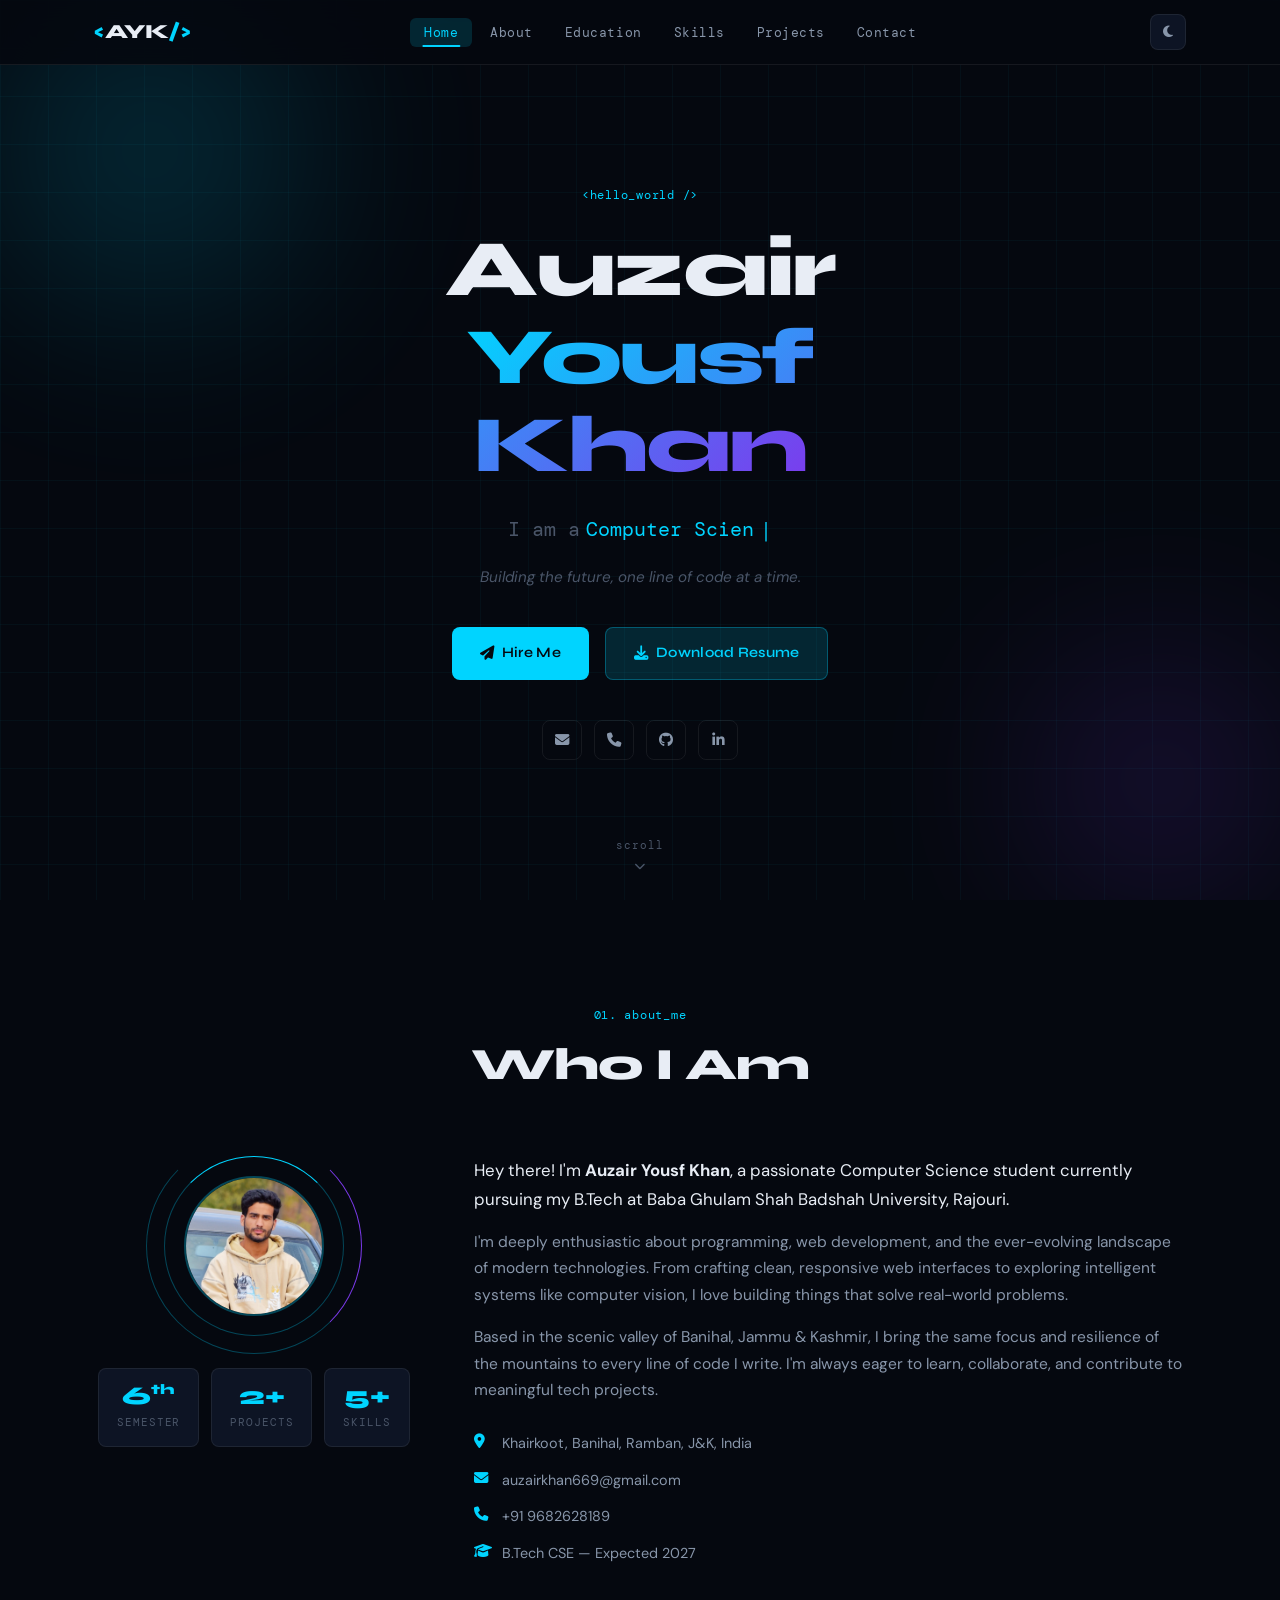
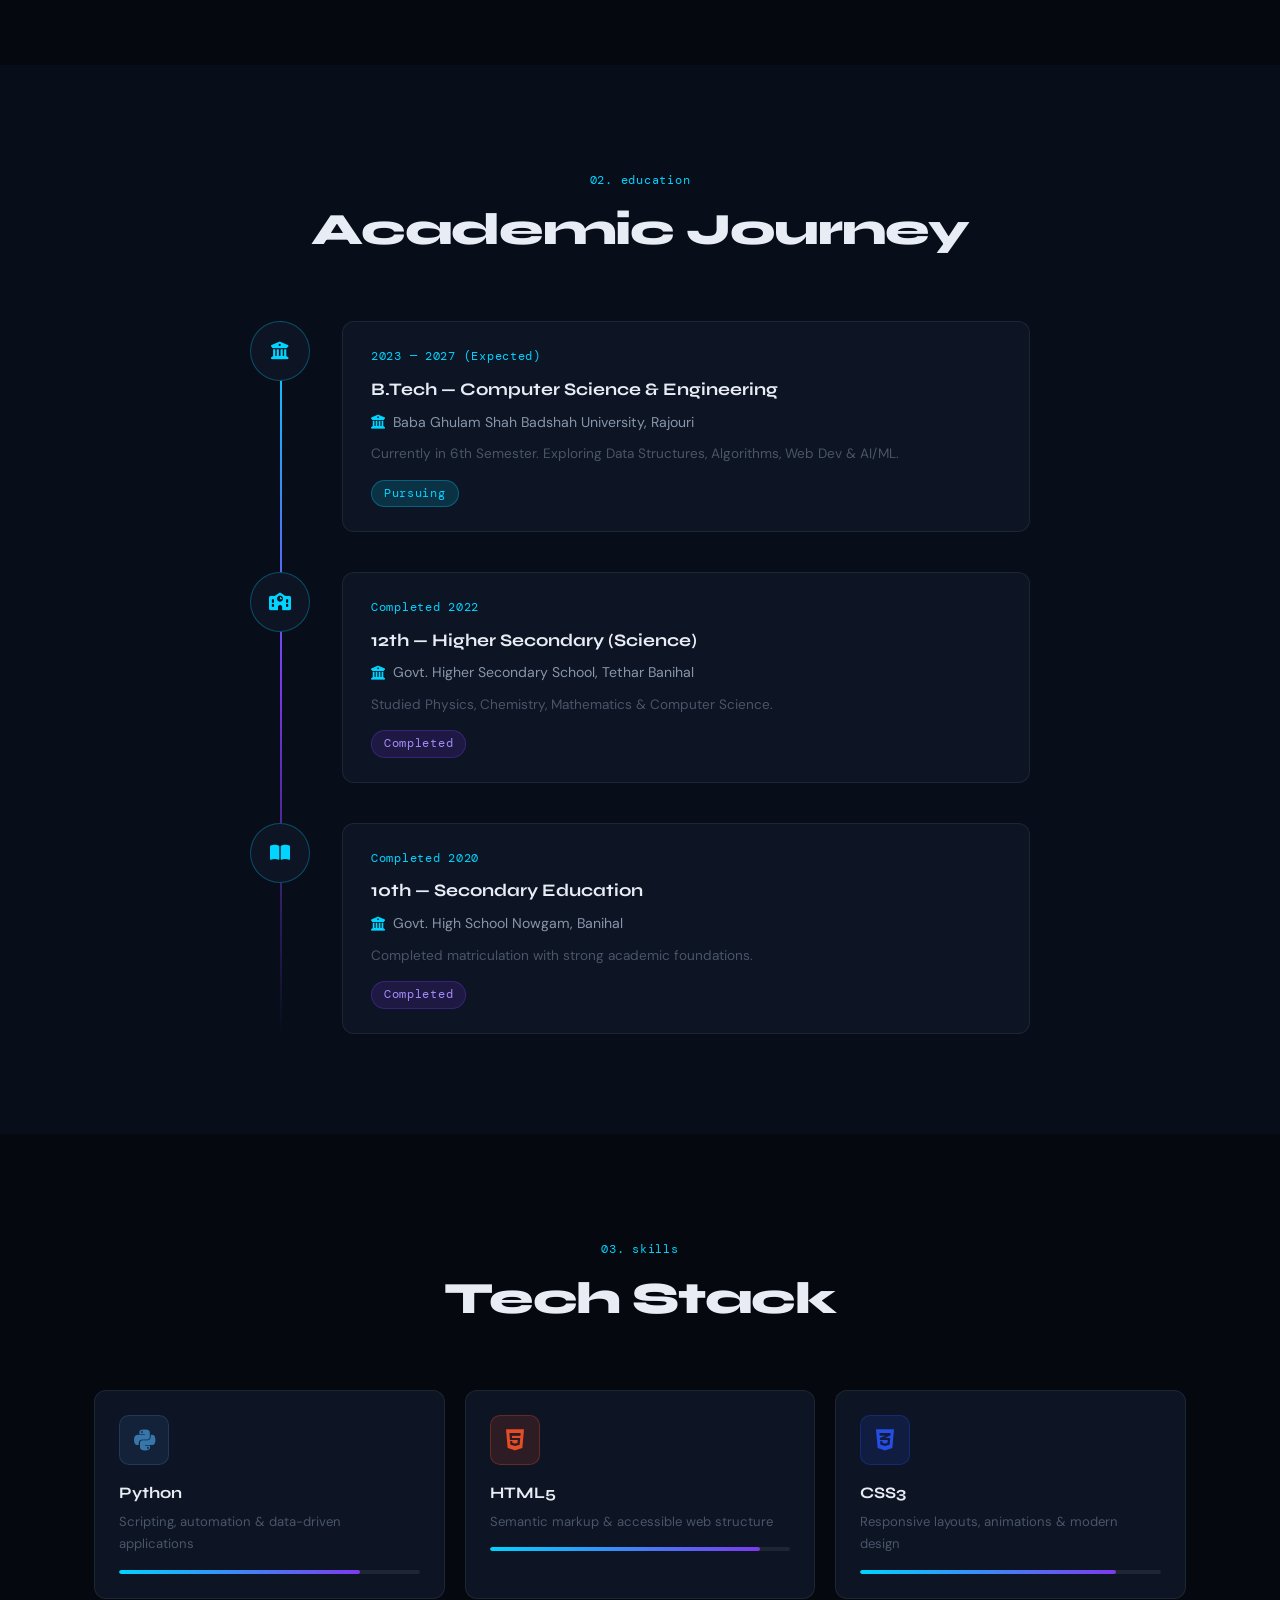
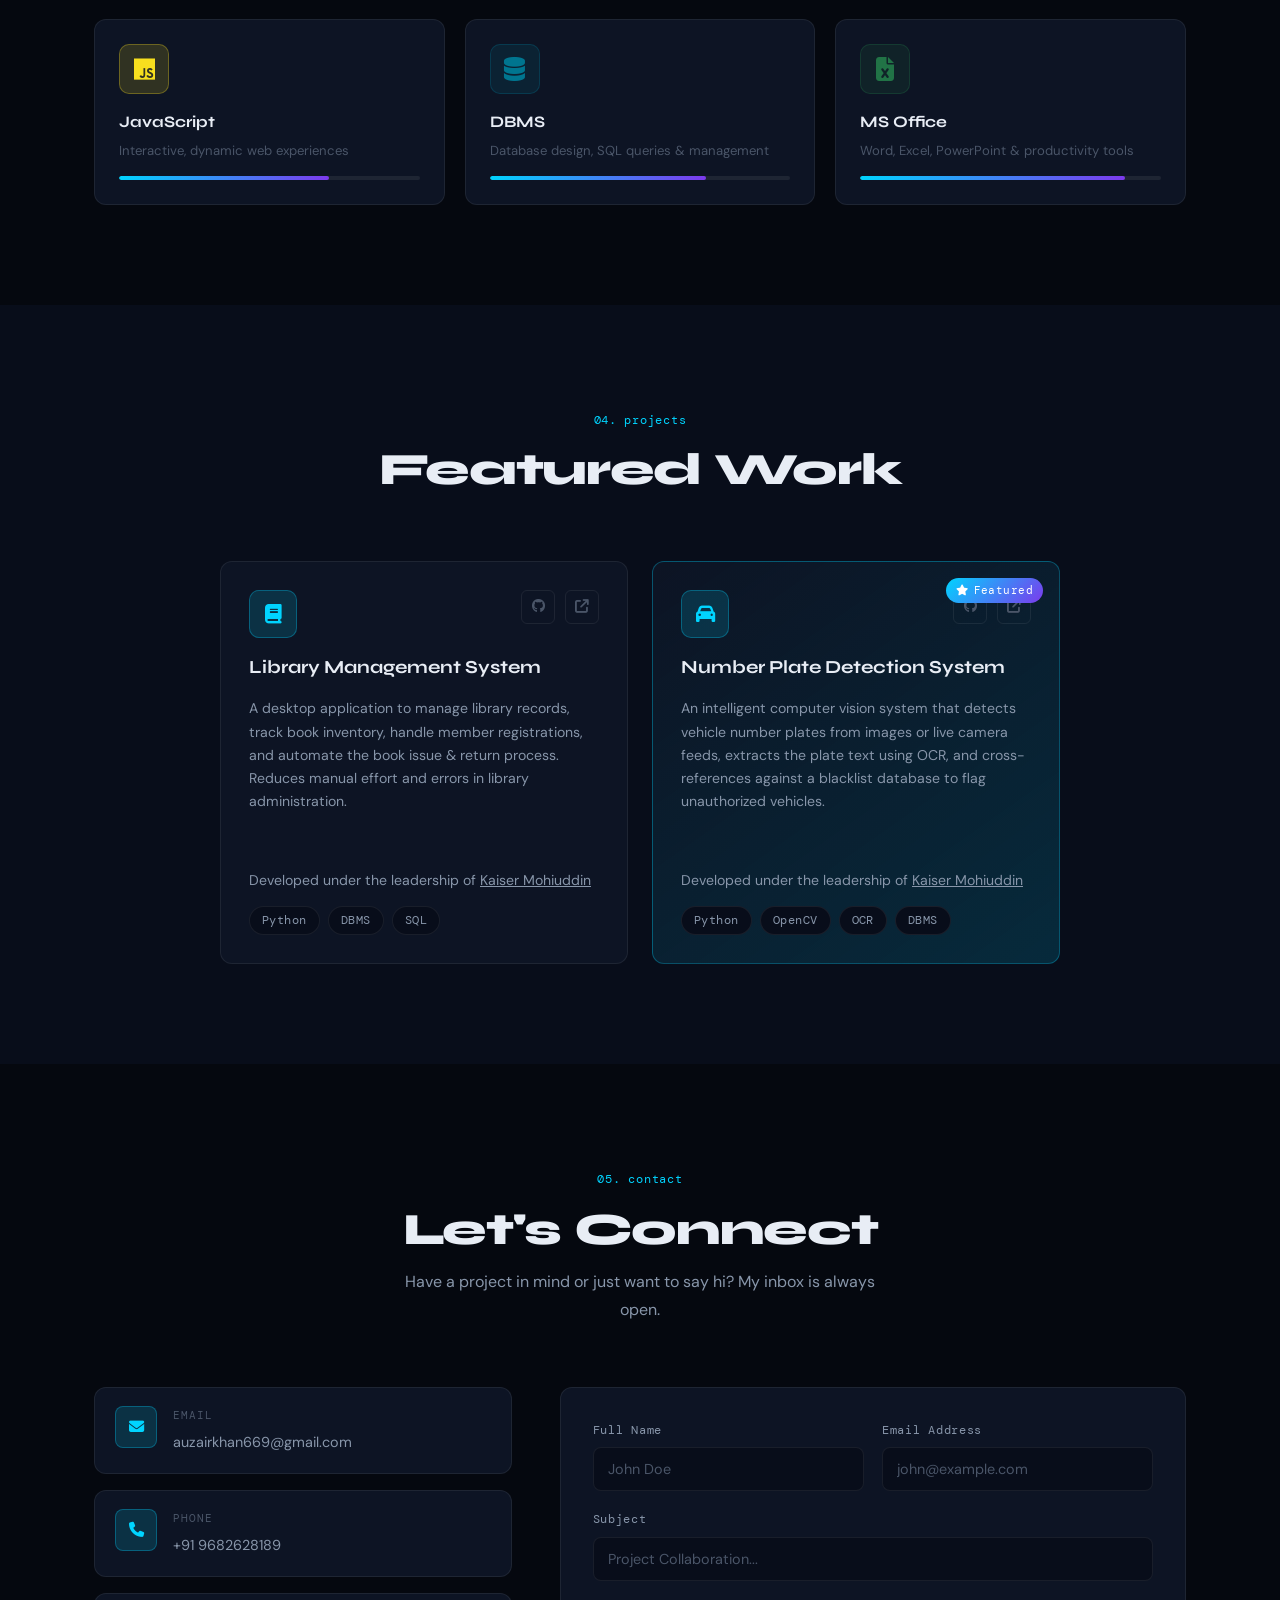
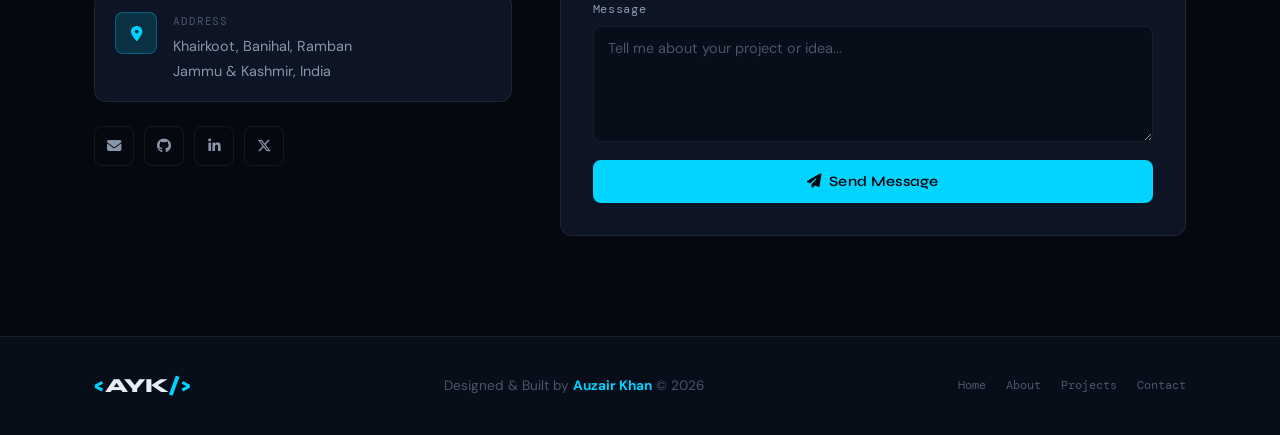
==== index.html @ 4ca9b725 "first commet" ====
<!DOCTYPE html>
<html lang="en" data-theme="dark">
<head>
  <meta charset="UTF-8" />
  <meta name="viewport" content="width=device-width, initial-scale=1.0" />
  <title>Auzair Yousf Khan — CS Portfolio</title>
  <link rel="stylesheet" href="style.css" />
  <link rel="preconnect" href="https://fonts.googleapis.com" />
  <link rel="preconnect" href="https://fonts.gstatic.com" crossorigin />
  <link href="https://fonts.googleapis.com/css2?family=Syne:wght@400;600;700;800&family=DM+Mono:ital,wght@0,300;0,400;1,300&family=DM+Sans:ital,opsz,wght@0,9..40,300;0,9..40,400;0,9..40,500;1,9..40,300&display=swap" rel="stylesheet" />
  <link rel="stylesheet" href="https://cdnjs.cloudflare.com/ajax/libs/font-awesome/6.5.0/css/all.min.css" />
</head>
<body>

  <!-- ===== NAVBAR ===== -->
  <nav class="navbar" id="navbar">
    <div class="nav-container">
      <a href="#home" class="nav-logo">
        <span class="logo-bracket">&lt;</span>AYK<span class="logo-bracket">/&gt;</span>
      </a>
      <ul class="nav-links" id="navLinks">
        <li><a href="#home" class="nav-link active">Home</a></li>
        <li><a href="#about" class="nav-link">About</a></li>
        <li><a href="#education" class="nav-link">Education</a></li>
        <li><a href="#skills" class="nav-link">Skills</a></li>
        <li><a href="#projects" class="nav-link">Projects</a></li>
        <li><a href="#contact" class="nav-link">Contact</a></li>
      </ul>
      <div class="nav-actions">
        <button class="theme-toggle" id="themeToggle" aria-label="Toggle theme">
          <i class="fa-solid fa-moon" id="themeIcon"></i>
        </button>
        <button class="hamburger" id="hamburger" aria-label="Menu">
          <span></span><span></span><span></span>
        </button>
      </div>
    </div>
  </nav>

  <!-- ===== HERO ===== -->
  <section class="hero" id="home">
    <div class="hero-bg-grid"></div>
    <div class="hero-orb hero-orb-1"></div>
    <div class="hero-orb hero-orb-2"></div>
    <div class="hero-content">
      <p class="hero-greeting">
        <span class="mono-tag">&lt;hello_world /&gt;</span>
      </p>
      <h1 class="hero-name">Auzair<br /><span class="name-accent">Yousf Khan</span></h1>
      <div class="hero-typing-wrap">
        <span class="typing-prefix">I am a </span>
        <span class="typing-text" id="typingText"></span>
        <span class="typing-cursor">|</span>
      </div>
      <p class="hero-sub">Building the future, one line of code at a time.</p>
      <div class="hero-btns">
        <a href="#contact" class="btn btn-primary">
          <i class="fa-solid fa-paper-plane"></i> Hire Me
        </a>
        <a href="#" class="btn btn-outline" download>
          <i class="fa-solid fa-download"></i> Download Resume
        </a>
      </div>
      <div class="hero-socials">
        <a href="mailto:auzairkhan669@gmail.com" class="social-icon" aria-label="Email"><i class="fa-solid fa-envelope"></i></a>
        <a href="tel:+919682628189" class="social-icon" aria-label="Phone"><i class="fa-solid fa-phone"></i></a>
        <a href="#" class="social-icon" aria-label="GitHub"><i class="fa-brands fa-github"></i></a>
        <a href="#" class="social-icon" aria-label="LinkedIn"><i class="fa-brands fa-linkedin-in"></i></a>
      </div>
    </div>
    <div class="hero-scroll-hint">
      <span>scroll</span>
      <i class="fa-solid fa-chevron-down"></i>
    </div>
  </section>

  <!-- ===== ABOUT ===== -->
  <section class="section" id="about">
    <div class="container">
      <div class="section-header fade-in">
        <span class="section-tag mono-tag">01. about_me</span>
        <h2 class="section-title">Who I Am</h2>
      </div>
      <div class="about-grid fade-in">
        <div class="about-avatar-wrap">
<div class="about-avatar">
  <img src="auzair.jpeg" alt="Auzair Yousf Khan" style="width:140px; height:140px; border-radius:50%; object-fit:cover; border:2px solid var(--border-accent); position:relative; z-index:1;" />
  <div class="avatar-ring"></div>
  <div class="avatar-ring ring-2"></div>
</div>
          <div class="about-stats">
            <div class="stat-card">
              <span class="stat-num">6<span class="stat-sup">th</span></span>
              <span class="stat-label">Semester</span>
            </div>
            <div class="stat-card">
              <span class="stat-num">2+</span>
              <span class="stat-label">Projects</span>
            </div>
            <div class="stat-card">
              <span class="stat-num">5+</span>
              <span class="stat-label">Skills</span>
            </div>
          </div>
        </div>
        <div class="about-text">
          <p class="about-intro">Hey there! I'm <strong>Auzair Yousf Khan</strong>, a passionate Computer Science student currently pursuing my B.Tech at Baba Ghulam Shah Badshah University, Rajouri.</p>
          <p>I'm deeply enthusiastic about programming, web development, and the ever-evolving landscape of modern technologies. From crafting clean, responsive web interfaces to exploring intelligent systems like computer vision, I love building things that solve real-world problems.</p>
          <p>Based in the scenic valley of Banihal, Jammu & Kashmir, I bring the same focus and resilience of the mountains to every line of code I write. I'm always eager to learn, collaborate, and contribute to meaningful tech projects.</p>
          <div class="about-details">
            <div class="detail-item">
              <i class="fa-solid fa-location-dot"></i>
              <span>Khairkoot, Banihal, Ramban, J&K, India</span>
            </div>
            <div class="detail-item">
              <i class="fa-solid fa-envelope"></i>
              <a href="mailto:auzairkhan669@gmail.com">auzairkhan669@gmail.com</a>
            </div>
            <div class="detail-item">
              <i class="fa-solid fa-phone"></i>
              <a href="tel:+919682628189">+91 9682628189</a>
            </div>
            <div class="detail-item">
              <i class="fa-solid fa-graduation-cap"></i>
              <span>B.Tech CSE — Expected 2027</span>
            </div>
          </div>
        </div>
      </div>
    </div>
  </section>

  <!-- ===== EDUCATION ===== -->
  <section class="section section-alt" id="education">
    <div class="container">
      <div class="section-header fade-in">
        <span class="section-tag mono-tag">02. education</span>
        <h2 class="section-title">Academic Journey</h2>
      </div>
      <div class="timeline fade-in">

        <div class="timeline-item">
          <div class="timeline-dot"><i class="fa-solid fa-university"></i></div>
          <div class="timeline-card">
            <span class="edu-year">2023 — 2027 (Expected)</span>
            <h3 class="edu-degree">B.Tech — Computer Science & Engineering</h3>
            <p class="edu-inst"><i class="fa-solid fa-building-columns"></i> Baba Ghulam Shah Badshah University, Rajouri</p>
            <p class="edu-note">Currently in 6th Semester. Exploring Data Structures, Algorithms, Web Dev & AI/ML.</p>
            <span class="edu-badge">Pursuing</span>
          </div>
        </div>

        <div class="timeline-item">
          <div class="timeline-dot"><i class="fa-solid fa-school"></i></div>
          <div class="timeline-card">
            <span class="edu-year">Completed 2022</span>
            <h3 class="edu-degree">12th — Higher Secondary (Science)</h3>
            <p class="edu-inst"><i class="fa-solid fa-building-columns"></i> Govt. Higher Secondary School, Tethar Banihal</p>
            <p class="edu-note">Studied Physics, Chemistry, Mathematics & Computer Science.</p>
            <span class="edu-badge edu-badge-done">Completed</span>
          </div>
        </div>

        <div class="timeline-item">
          <div class="timeline-dot"><i class="fa-solid fa-book-open"></i></div>
          <div class="timeline-card">
            <span class="edu-year">Completed 2020</span>
            <h3 class="edu-degree">10th — Secondary Education</h3>
            <p class="edu-inst"><i class="fa-solid fa-building-columns"></i> Govt. High School Nowgam, Banihal</p>
            <p class="edu-note">Completed matriculation with strong academic foundations.</p>
            <span class="edu-badge edu-badge-done">Completed</span>
          </div>
        </div>

      </div>
    </div>
  </section>

  <!-- ===== SKILLS ===== -->
  <section class="section" id="skills">
    <div class="container">
      <div class="section-header fade-in">
        <span class="section-tag mono-tag">03. skills</span>
        <h2 class="section-title">Tech Stack</h2>
      </div>
      <div class="skills-grid fade-in">

        <div class="skill-card">
          <div class="skill-icon-wrap" style="--clr: #3776AB">
            <i class="fa-brands fa-python"></i>
          </div>
          <h4 class="skill-name">Python</h4>
          <p class="skill-desc">Scripting, automation & data-driven applications</p>
          <div class="skill-bar"><div class="skill-fill" style="--pct: 80%"></div></div>
        </div>

        <div class="skill-card">
          <div class="skill-icon-wrap" style="--clr: #E44D26">
            <i class="fa-brands fa-html5"></i>
          </div>
          <h4 class="skill-name">HTML5</h4>
          <p class="skill-desc">Semantic markup & accessible web structure</p>
          <div class="skill-bar"><div class="skill-fill" style="--pct: 90%"></div></div>
        </div>

        <div class="skill-card">
          <div class="skill-icon-wrap" style="--clr: #264DE4">
            <i class="fa-brands fa-css3-alt"></i>
          </div>
          <h4 class="skill-name">CSS3</h4>
          <p class="skill-desc">Responsive layouts, animations & modern design</p>
          <div class="skill-bar"><div class="skill-fill" style="--pct: 85%"></div></div>
        </div>

        <div class="skill-card">
          <div class="skill-icon-wrap" style="--clr: #F7DF1E">
            <i class="fa-brands fa-js"></i>
          </div>
          <h4 class="skill-name">JavaScript</h4>
          <p class="skill-desc">Interactive, dynamic web experiences</p>
          <div class="skill-bar"><div class="skill-fill" style="--pct: 70%"></div></div>
        </div>

        <div class="skill-card">
          <div class="skill-icon-wrap" style="--clr: #00758F">
            <i class="fa-solid fa-database"></i>
          </div>
          <h4 class="skill-name">DBMS</h4>
          <p class="skill-desc">Database design, SQL queries & management</p>
          <div class="skill-bar"><div class="skill-fill" style="--pct: 72%"></div></div>
        </div>

        <div class="skill-card">
          <div class="skill-icon-wrap" style="--clr: #217346">
            <i class="fa-solid fa-file-excel"></i>
          </div>
          <h4 class="skill-name">MS Office</h4>
          <p class="skill-desc">Word, Excel, PowerPoint & productivity tools</p>
          <div class="skill-bar"><div class="skill-fill" style="--pct: 88%"></div></div>
        </div>

      </div>
    </div>
  </section>

  <!-- ===== PROJECTS ===== -->
  <section class="section section-alt" id="projects">
    <div class="container">
      <div class="section-header fade-in">
        <span class="section-tag mono-tag">04. projects</span>
        <h2 class="section-title">Featured Work</h2>
      </div>
      <div class="projects-grid fade-in">

        <div class="project-card">
          <div class="project-top">
            <div class="project-icon"><i class="fa-solid fa-book"></i></div>
            <div class="project-links">
              <a href="#" aria-label="GitHub"><i class="fa-brands fa-github"></i></a>
              <a href="#" aria-label="Live"><i class="fa-solid fa-arrow-up-right-from-square"></i></a>
            </div>
          </div>
          <h3 class="project-title">Library Management System</h3>
          <p class="project-desc">A desktop application to manage library records, track book inventory, handle member registrations, and automate the book issue & return process. Reduces manual effort and errors in library administration.</p>
          <br>
          <p class="project-desc">Developed under the leadership of <u><a href="https://kaisermohiuddin.me">Kaiser Mohiuddin</a></u></p>
          <div class="project-tags">
            <span class="tag">Python</span>
            <span class="tag">DBMS</span>
            <span class="tag">SQL</span>
          </div>
        </div>

        <div class="project-card project-featured">
          <div class="project-featured-badge"><i class="fa-solid fa-star"></i> Featured</div>
          <div class="project-top">
            <div class="project-icon"><i class="fa-solid fa-car"></i></div>
            <div class="project-links">
              <a href="#" aria-label="GitHub"><i class="fa-brands fa-github"></i></a>
              <a href="#" aria-label="Live"><i class="fa-solid fa-arrow-up-right-from-square"></i></a>
            </div>
          </div>
          <h3 class="project-title">Number Plate Detection System</h3>
          <p class="project-desc">An intelligent computer vision system that detects vehicle number plates from images or live camera feeds, extracts the plate text using OCR, and cross-references against a blacklist database to flag unauthorized vehicles.</p>
          <br>
          <p class="project-desc">Developed under the leadership of <u><a href="https://kaisermohiuddin.me">Kaiser Mohiuddin</a></u></p>
          <div class="project-tags">
            <span class="tag">Python</span>
            <span class="tag">OpenCV</span>
            <span class="tag">OCR</span>
            <span class="tag">DBMS</span>
          </div>
        </div>

      </div>
    </div>
  </section>

  <!-- ===== CONTACT ===== -->
  <section class="section" id="contact">
    <div class="container">
      <div class="section-header fade-in">
        <span class="section-tag mono-tag">05. contact</span>
        <h2 class="section-title">Let's Connect</h2>
        <p class="section-sub">Have a project in mind or just want to say hi? My inbox is always open.</p>
      </div>
      <div class="contact-grid fade-in">
        <div class="contact-info">
          <div class="contact-card">
            <div class="contact-icon-wrap"><i class="fa-solid fa-envelope"></i></div>
            <div>
              <p class="contact-label">Email</p>
              <a href="mailto:auzairkhan669@gmail.com" class="contact-value">auzairkhan669@gmail.com</a>
            </div>
          </div>
          <div class="contact-card">
            <div class="contact-icon-wrap"><i class="fa-solid fa-phone"></i></div>
            <div>
              <p class="contact-label">Phone</p>
              <a href="tel:+919682628189" class="contact-value">+91 9682628189</a>
            </div>
          </div>
          <div class="contact-card">
            <div class="contact-icon-wrap"><i class="fa-solid fa-location-dot"></i></div>
            <div>
              <p class="contact-label">Address</p>
              <p class="contact-value">Khairkoot, Banihal, Ramban<br />Jammu & Kashmir, India</p>
            </div>
          </div>
          <div class="contact-socials">
            <a href="mailto:auzairkhan669@gmail.com" class="social-icon" aria-label="Email"><i class="fa-solid fa-envelope"></i></a>
            <a href="#" class="social-icon" aria-label="GitHub"><i class="fa-brands fa-github"></i></a>
            <a href="#" class="social-icon" aria-label="LinkedIn"><i class="fa-brands fa-linkedin-in"></i></a>
            <a href="#" class="social-icon" aria-label="Twitter"><i class="fa-brands fa-x-twitter"></i></a>
          </div>
        </div>

        <form class="contact-form" id="contactForm" novalidate>
          <div class="form-row">
            <div class="form-group">
              <label for="name">Full Name</label>
              <input type="text" id="name" placeholder="John Doe" required />
            </div>
            <div class="form-group">
              <label for="email">Email Address</label>
              <input type="email" id="email" placeholder="john@example.com" required />
            </div>
          </div>
          <div class="form-group">
            <label for="subject">Subject</label>
            <input type="text" id="subject" placeholder="Project Collaboration..." required />
          </div>
          <div class="form-group">
            <label for="message">Message</label>
            <textarea id="message" rows="5" placeholder="Tell me about your project or idea..." required></textarea>
          </div>
          <button type="submit" class="btn btn-primary btn-full">
            <i class="fa-solid fa-paper-plane"></i> Send Message
          </button>
          <p class="form-success" id="formSuccess">
            <i class="fa-solid fa-circle-check"></i> Message sent! I'll get back to you soon.
          </p>
        </form>
      </div>
    </div>
  </section>

  <!-- ===== FOOTER ===== -->
  <footer class="footer">
    <div class="container">
      <div class="footer-inner">
        <a href="#home" class="nav-logo">
          <span class="logo-bracket">&lt;</span>AYK<span class="logo-bracket">/&gt;</span>
        </a>
        <p class="footer-copy">Designed &amp; Built by <strong>Auzair Khan</strong> &copy; <span id="year"></span></p>
        <div class="footer-links">
          <a href="#home">Home</a>
          <a href="#about">About</a>
          <a href="#projects">Projects</a>
          <a href="#contact">Contact</a>
        </div>
      </div>
    </div>
  </footer>

  <!-- Back to Top -->
  <button class="back-to-top" id="backToTop" aria-label="Back to top">
    <i class="fa-solid fa-chevron-up"></i>
  </button>

  <script src="script.js"></script>
</body>
</html>
---- style.css ----
/* ============================================================
   AUZAIR YOUSF KHAN — PORTFOLIO
   Theme: Dark Cyberpunk-Editorial
   Fonts: Syne (display) + DM Mono + DM Sans
============================================================ */

/* ===== CSS VARIABLES ===== */
:root {
  /* Dark Theme */
  --bg-primary: #05080f;
  --bg-secondary: #080d1a;
  --bg-card: #0d1424;
  --bg-card-hover: #111b30;
  --surface: #0f1929;

  --accent: #00d4ff;
  --accent-dim: rgba(0, 212, 255, 0.15);
  --accent-glow: rgba(0, 212, 255, 0.3);
  --accent-2: #7c3aed;
  --accent-2-dim: rgba(124, 58, 237, 0.15);

  --text-primary: #e8edf5;
  --text-secondary: #8896aa;
  --text-muted: #4a5568;

  --border: rgba(255, 255, 255, 0.07);
  --border-accent: rgba(0, 212, 255, 0.3);

  --nav-bg: rgba(5, 8, 15, 0.85);
  --shadow: 0 8px 32px rgba(0, 0, 0, 0.4);
  --shadow-accent: 0 0 30px rgba(0, 212, 255, 0.15);

  --radius: 12px;
  --radius-sm: 8px;
  --transition: 0.3s cubic-bezier(0.4, 0, 0.2, 1);
}

[data-theme="light"] {
  --bg-primary: #f0f4fa;
  --bg-secondary: #e4ebf5;
  --bg-card: #ffffff;
  --bg-card-hover: #f8faff;
  --surface: #ffffff;

  --accent: #0077cc;
  --accent-dim: rgba(0, 119, 204, 0.1);
  --accent-glow: rgba(0, 119, 204, 0.2);
  --accent-2: #6d28d9;
  --accent-2-dim: rgba(109, 40, 217, 0.1);

  --text-primary: #0d1424;
  --text-secondary: #4a5568;
  --text-muted: #94a3b8;

  --border: rgba(0, 0, 0, 0.08);
  --border-accent: rgba(0, 119, 204, 0.3);

  --nav-bg: rgba(240, 244, 250, 0.88);
  --shadow: 0 8px 32px rgba(0, 0, 0, 0.1);
  --shadow-accent: 0 0 30px rgba(0, 119, 204, 0.1);
}

/* ===== RESET & BASE ===== */
*, *::before, *::after { box-sizing: border-box; margin: 0; padding: 0; }

html {
  scroll-behavior: smooth;
  font-size: 16px;
}

body {
  font-family: 'DM Sans', sans-serif;
  background-color: var(--bg-primary);
  color: var(--text-primary);
  line-height: 1.7;
  overflow-x: hidden;
  transition: background-color 0.4s ease, color 0.4s ease;
}

a { text-decoration: none; color: inherit; }
ul { list-style: none; }
img { max-width: 100%; display: block; }
button { cursor: pointer; border: none; background: none; font-family: inherit; }

.container {
  max-width: 1140px;
  margin: 0 auto;
  padding: 0 24px;
}

/* ===== MONO TAG ===== */
.mono-tag {
  font-family: 'DM Mono', monospace;
  font-size: 0.78rem;
  color: var(--accent);
  letter-spacing: 0.06em;
}

/* ===== SCROLLBAR ===== */
::-webkit-scrollbar { width: 5px; }
::-webkit-scrollbar-track { background: var(--bg-primary); }
::-webkit-scrollbar-thumb { background: var(--accent); border-radius: 999px; }

/* ===== SELECTION ===== */
::selection { background: var(--accent-dim); color: var(--accent); }

/* ============================================================
   NAVBAR
============================================================ */
.navbar {
  position: fixed;
  top: 0; left: 0; right: 0;
  z-index: 1000;
  background: var(--nav-bg);
  backdrop-filter: blur(16px);
  -webkit-backdrop-filter: blur(16px);
  border-bottom: 1px solid var(--border);
  transition: var(--transition);
}

.navbar.scrolled {
  box-shadow: var(--shadow);
}

.nav-container {
  max-width: 1140px;
  margin: 0 auto;
  padding: 0 24px;
  height: 64px;
  display: flex;
  align-items: center;
  justify-content: space-between;
}

.nav-logo {
  font-family: 'Syne', sans-serif;
  font-weight: 800;
  font-size: 1.25rem;
  letter-spacing: -0.02em;
  color: var(--text-primary);
  transition: color var(--transition);
}
.nav-logo:hover { color: var(--accent); }
.logo-bracket { color: var(--accent); }

.nav-links {
  display: flex;
  gap: 4px;
}

.nav-link {
  font-family: 'DM Mono', monospace;
  font-size: 0.8rem;
  letter-spacing: 0.04em;
  padding: 6px 14px;
  border-radius: 6px;
  color: var(--text-secondary);
  transition: var(--transition);
  position: relative;
}
.nav-link::after {
  content: '';
  position: absolute;
  bottom: 0; left: 50%;
  transform: translateX(-50%);
  width: 0; height: 2px;
  background: var(--accent);
  border-radius: 2px;
  transition: width var(--transition);
}
.nav-link:hover, .nav-link.active {
  color: var(--accent);
  background: var(--accent-dim);
}
.nav-link:hover::after, .nav-link.active::after { width: 60%; }

.nav-actions {
  display: flex;
  align-items: center;
  gap: 12px;
}

.theme-toggle {
  width: 36px; height: 36px;
  border-radius: 8px;
  border: 1px solid var(--border);
  display: flex;
  align-items: center;
  justify-content: center;
  color: var(--text-secondary);
  transition: var(--transition);
  background: var(--bg-card);
}
.theme-toggle:hover {
  color: var(--accent);
  border-color: var(--border-accent);
  background: var(--accent-dim);
}

.hamburger {
  display: none;
  flex-direction: column;
  gap: 5px;
  padding: 6px;
}
.hamburger span {
  display: block;
  width: 22px; height: 2px;
  background: var(--text-secondary);
  border-radius: 2px;
  transition: var(--transition);
}
.hamburger.open span:nth-child(1) { transform: translateY(7px) rotate(45deg); }
.hamburger.open span:nth-child(2) { opacity: 0; }
.hamburger.open span:nth-child(3) { transform: translateY(-7px) rotate(-45deg); }

/* ============================================================
   HERO
============================================================ */
.hero {
  min-height: 100vh;
  display: flex;
  align-items: center;
  justify-content: center;
  position: relative;
  overflow: hidden;
  padding: 100px 24px 60px;
  text-align: center;
}

.hero-bg-grid {
  position: absolute;
  inset: 0;
  background-image:
    linear-gradient(rgba(0, 212, 255, 0.04) 1px, transparent 1px),
    linear-gradient(90deg, rgba(0, 212, 255, 0.04) 1px, transparent 1px);
  background-size: 48px 48px;
  animation: gridDrift 20s linear infinite;
}
@keyframes gridDrift {
  0% { transform: translateY(0); }
  100% { transform: translateY(48px); }
}

.hero-orb {
  position: absolute;
  border-radius: 50%;
  filter: blur(80px);
  opacity: 0.2;
  pointer-events: none;
}
.hero-orb-1 {
  width: 500px; height: 500px;
  background: radial-gradient(circle, var(--accent), transparent 70%);
  top: -100px; left: -100px;
  animation: orbFloat 8s ease-in-out infinite;
}
.hero-orb-2 {
  width: 400px; height: 400px;
  background: radial-gradient(circle, var(--accent-2), transparent 70%);
  bottom: -80px; right: -80px;
  animation: orbFloat 10s ease-in-out infinite reverse;
}
@keyframes orbFloat {
  0%, 100% { transform: translate(0, 0); }
  50% { transform: translate(30px, -30px); }
}

.hero-content {
  position: relative;
  z-index: 1;
  max-width: 700px;
}

.hero-greeting {
  margin-bottom: 18px;
  animation: fadeDown 0.6s ease both;
}

.hero-name {
  font-family: 'Syne', sans-serif;
  font-size: clamp(2.8rem, 7vw, 5rem);
  font-weight: 800;
  line-height: 1.1;
  letter-spacing: -0.03em;
  margin-bottom: 20px;
  animation: fadeDown 0.7s ease 0.1s both;
}
.name-accent {
  background: linear-gradient(135deg, var(--accent), var(--accent-2));
  -webkit-background-clip: text;
  -webkit-text-fill-color: transparent;
  background-clip: text;
}

.hero-typing-wrap {
  font-family: 'DM Mono', monospace;
  font-size: clamp(1rem, 2.5vw, 1.25rem);
  color: var(--text-secondary);
  margin-bottom: 16px;
  animation: fadeDown 0.7s ease 0.2s both;
  min-height: 2em;
  display: flex;
  align-items: center;
  justify-content: center;
  gap: 6px;
  flex-wrap: wrap;
}
.typing-prefix { color: var(--text-muted); }
.typing-text { color: var(--accent); }
.typing-cursor {
  color: var(--accent);
  animation: blink 0.9s step-end infinite;
  font-weight: 300;
}
@keyframes blink { 0%, 100% { opacity: 1; } 50% { opacity: 0; } }

.hero-sub {
  color: var(--text-muted);
  font-size: 0.95rem;
  margin-bottom: 36px;
  font-style: italic;
  animation: fadeDown 0.7s ease 0.3s both;
}

.hero-btns {
  display: flex;
  gap: 16px;
  justify-content: center;
  flex-wrap: wrap;
  margin-bottom: 40px;
  animation: fadeDown 0.7s ease 0.4s both;
}

.hero-socials {
  display: flex;
  gap: 12px;
  justify-content: center;
  animation: fadeDown 0.7s ease 0.5s both;
}

.social-icon {
  width: 40px; height: 40px;
  border-radius: 8px;
  border: 1px solid var(--border);
  display: flex;
  align-items: center;
  justify-content: center;
  color: var(--text-secondary);
  transition: var(--transition);
  font-size: 0.9rem;
}
.social-icon:hover {
  color: var(--accent);
  border-color: var(--border-accent);
  background: var(--accent-dim);
  transform: translateY(-3px);
  box-shadow: 0 4px 16px var(--accent-glow);
}

.hero-scroll-hint {
  position: absolute;
  bottom: 28px; left: 50%;
  transform: translateX(-50%);
  display: flex;
  flex-direction: column;
  align-items: center;
  gap: 6px;
  color: var(--text-muted);
  font-family: 'DM Mono', monospace;
  font-size: 0.7rem;
  letter-spacing: 0.1em;
  animation: bounce 2s ease-in-out infinite;
}
@keyframes bounce {
  0%, 100% { transform: translateX(-50%) translateY(0); }
  50% { transform: translateX(-50%) translateY(6px); }
}

/* ===== BUTTONS ===== */
.btn {
  display: inline-flex;
  align-items: center;
  gap: 8px;
  padding: 13px 28px;
  border-radius: var(--radius-sm);
  font-family: 'Syne', sans-serif;
  font-weight: 600;
  font-size: 0.9rem;
  letter-spacing: 0.02em;
  transition: var(--transition);
  white-space: nowrap;
}
.btn-primary {
  background: var(--accent);
  color: #05080f;
}
.btn-primary:hover {
  transform: translateY(-2px);
  box-shadow: 0 8px 24px var(--accent-glow);
  filter: brightness(1.1);
}
.btn-outline {
  border: 1.5px solid var(--border-accent);
  color: var(--accent);
  background: var(--accent-dim);
}
.btn-outline:hover {
  background: var(--accent);
  color: #05080f;
  transform: translateY(-2px);
  box-shadow: 0 8px 24px var(--accent-glow);
}
.btn-full { width: 100%; justify-content: center; }

/* ============================================================
   SECTIONS
============================================================ */
.section { padding: 100px 0; }
.section-alt { background: var(--bg-secondary); }

.section-header {
  text-align: center;
  margin-bottom: 64px;
}
.section-tag {
  display: inline-block;
  margin-bottom: 12px;
}
.section-title {
  font-family: 'Syne', sans-serif;
  font-size: clamp(2rem, 4vw, 2.8rem);
  font-weight: 800;
  letter-spacing: -0.03em;
  line-height: 1.2;
}
.section-sub {
  color: var(--text-secondary);
  margin-top: 12px;
  font-size: 1rem;
  max-width: 480px;
  margin-left: auto;
  margin-right: auto;
}

/* ===== FADE IN ANIMATION ===== */
.fade-in {
  opacity: 0;
  transform: translateY(28px);
  transition: opacity 0.7s ease, transform 0.7s ease;
}
.fade-in.visible {
  opacity: 1;
  transform: translateY(0);
}

@keyframes fadeDown {
  from { opacity: 0; transform: translateY(-16px); }
  to { opacity: 1; transform: translateY(0); }
}

/* ============================================================
   ABOUT
============================================================ */
.about-grid {
  display: grid;
  grid-template-columns: 320px 1fr;
  gap: 60px;
  align-items: start;
}

.about-avatar-wrap {
  display: flex;
  flex-direction: column;
  align-items: center;
  gap: 32px;
}

.about-avatar {
  position: relative;
  width: 180px; height: 180px;
  display: flex;
  align-items: center;
  justify-content: center;
}
.avatar-initials {
  width: 140px; height: 140px;
  border-radius: 50%;
  background: linear-gradient(135deg, var(--accent-dim), var(--accent-2-dim));
  border: 2px solid var(--border-accent);
  display: flex;
  align-items: center;
  justify-content: center;
  font-family: 'Syne', sans-serif;
  font-size: 2rem;
  font-weight: 800;
  color: var(--accent);
  position: relative;
  z-index: 1;
}
.avatar-ring {
  position: absolute;
  inset: 0;
  border-radius: 50%;
  border: 1.5px solid var(--border-accent);
  animation: spin 8s linear infinite;
  border-top-color: var(--accent);
}
.ring-2 {
  inset: -18px;
  border-top-color: transparent;
  border-right-color: var(--accent-2);
  animation-duration: 12s;
  animation-direction: reverse;
}
@keyframes spin { to { transform: rotate(360deg); } }

.about-stats {
  display: flex;
  gap: 12px;
  flex-wrap: wrap;
  justify-content: center;
}
.stat-card {
  background: var(--bg-card);
  border: 1px solid var(--border);
  border-radius: var(--radius-sm);
  padding: 14px 18px;
  text-align: center;
  min-width: 80px;
  transition: var(--transition);
}
.stat-card:hover {
  border-color: var(--border-accent);
  background: var(--accent-dim);
  transform: translateY(-3px);
}
.stat-num {
  display: block;
  font-family: 'Syne', sans-serif;
  font-size: 1.6rem;
  font-weight: 800;
  color: var(--accent);
  line-height: 1;
}
.stat-sup { font-size: 0.9rem; vertical-align: super; }
.stat-label {
  display: block;
  font-family: 'DM Mono', monospace;
  font-size: 0.7rem;
  color: var(--text-muted);
  margin-top: 4px;
  text-transform: uppercase;
  letter-spacing: 0.08em;
}

.about-text p {
  color: var(--text-secondary);
  margin-bottom: 16px;
  font-size: 0.97rem;
}
.about-text p strong { color: var(--text-primary); }
.about-intro { font-size: 1.05rem !important; color: var(--text-primary) !important; }

.about-details {
  margin-top: 28px;
  display: flex;
  flex-direction: column;
  gap: 12px;
}
.detail-item {
  display: flex;
  align-items: flex-start;
  gap: 12px;
  font-size: 0.9rem;
  color: var(--text-secondary);
}
.detail-item i {
  color: var(--accent);
  width: 16px;
  flex-shrink: 0;
  margin-top: 3px;
}
.detail-item a:hover { color: var(--accent); }

/* ============================================================
   EDUCATION TIMELINE
============================================================ */
.timeline {
  position: relative;
  max-width: 780px;
  margin: 0 auto;
}
.timeline::before {
  content: '';
  position: absolute;
  left: 30px;
  top: 0; bottom: 0;
  width: 1.5px;
  background: linear-gradient(to bottom, var(--accent), var(--accent-2), transparent);
}

.timeline-item {
  display: flex;
  gap: 32px;
  margin-bottom: 40px;
  position: relative;
}
.timeline-item:last-child { margin-bottom: 0; }

.timeline-dot {
  flex-shrink: 0;
  width: 60px; height: 60px;
  border-radius: 50%;
  background: var(--bg-card);
  border: 1.5px solid var(--border-accent);
  display: flex;
  align-items: center;
  justify-content: center;
  color: var(--accent);
  font-size: 1.1rem;
  position: relative;
  z-index: 1;
  transition: var(--transition);
}
.timeline-item:hover .timeline-dot {
  background: var(--accent-dim);
  box-shadow: 0 0 20px var(--accent-glow);
}

.timeline-card {
  flex: 1;
  background: var(--bg-card);
  border: 1px solid var(--border);
  border-radius: var(--radius);
  padding: 24px 28px;
  transition: var(--transition);
  position: relative;
}
.timeline-card:hover {
  border-color: var(--border-accent);
  background: var(--bg-card-hover);
  transform: translateX(4px);
  box-shadow: var(--shadow-accent);
}

.edu-year {
  font-family: 'DM Mono', monospace;
  font-size: 0.75rem;
  color: var(--accent);
  letter-spacing: 0.06em;
  display: block;
  margin-bottom: 8px;
}
.edu-degree {
  font-family: 'Syne', sans-serif;
  font-size: 1.1rem;
  font-weight: 700;
  margin-bottom: 6px;
}
.edu-inst {
  font-size: 0.88rem;
  color: var(--text-secondary);
  display: flex;
  align-items: center;
  gap: 8px;
  margin-bottom: 8px;
}
.edu-inst i { color: var(--accent); }
.edu-note {
  font-size: 0.85rem;
  color: var(--text-muted);
  margin-bottom: 12px;
}
.edu-badge {
  display: inline-block;
  padding: 3px 12px;
  border-radius: 999px;
  background: var(--accent-dim);
  color: var(--accent);
  font-family: 'DM Mono', monospace;
  font-size: 0.72rem;
  letter-spacing: 0.06em;
  border: 1px solid var(--border-accent);
}
.edu-badge-done {
  background: var(--accent-2-dim);
  color: #a78bfa;
  border-color: rgba(124, 58, 237, 0.3);
}

/* ============================================================
   SKILLS
============================================================ */
.skills-grid {
  display: grid;
  grid-template-columns: repeat(auto-fit, minmax(300px, 1fr));
  gap: 20px;
}

.skill-card {
  background: var(--bg-card);
  border: 1px solid var(--border);
  border-radius: var(--radius);
  padding: 24px;
  transition: var(--transition);
  position: relative;
  overflow: hidden;
}
.skill-card::before {
  content: '';
  position: absolute;
  top: 0; left: 0; right: 0;
  height: 2px;
  background: linear-gradient(90deg, var(--accent), var(--accent-2));
  transform: scaleX(0);
  transform-origin: left;
  transition: transform var(--transition);
}
.skill-card:hover {
  border-color: var(--border-accent);
  background: var(--bg-card-hover);
  transform: translateY(-4px);
  box-shadow: var(--shadow-accent);
}
.skill-card:hover::before { transform: scaleX(1); }

.skill-icon-wrap {
  width: 50px; height: 50px;
  border-radius: 10px;
  background: color-mix(in srgb, var(--clr) 15%, transparent);
  border: 1px solid color-mix(in srgb, var(--clr) 30%, transparent);
  display: flex;
  align-items: center;
  justify-content: center;
  font-size: 1.5rem;
  color: var(--clr);
  margin-bottom: 14px;
  transition: var(--transition);
}
.skill-card:hover .skill-icon-wrap {
  transform: scale(1.08);
}

.skill-name {
  font-family: 'Syne', sans-serif;
  font-weight: 700;
  font-size: 1rem;
  margin-bottom: 5px;
}
.skill-desc {
  font-size: 0.82rem;
  color: var(--text-muted);
  margin-bottom: 14px;
}
.skill-bar {
  height: 4px;
  background: var(--border);
  border-radius: 999px;
  overflow: hidden;
}
.skill-fill {
  height: 100%;
  width: 0;
  background: linear-gradient(90deg, var(--accent), var(--accent-2));
  border-radius: 999px;
  transition: width 1.2s cubic-bezier(0.4, 0, 0.2, 1) 0.3s;
}
.fade-in.visible .skill-fill { width: var(--pct); }

/* ============================================================
   PROJECTS
============================================================ */
.projects-grid {
  display: grid;
  grid-template-columns: repeat(auto-fit, minmax(340px, 1fr));
  gap: 24px;
  max-width: 840px;
  margin: 0 auto;
}

.project-card {
  background: var(--bg-card);
  border: 1px solid var(--border);
  border-radius: var(--radius);
  padding: 28px;
  transition: var(--transition);
  position: relative;
  display: flex;
  flex-direction: column;
  gap: 14px;
}
.project-card:hover {
  border-color: var(--border-accent);
  background: var(--bg-card-hover);
  transform: translateY(-6px);
  box-shadow: var(--shadow-accent);
}

.project-featured {
  border-color: var(--border-accent);
  background: linear-gradient(145deg, var(--bg-card), var(--accent-dim));
}
.project-featured-badge {
  position: absolute;
  top: 16px; right: 16px;
  background: linear-gradient(135deg, var(--accent), var(--accent-2));
  color: white;
  font-family: 'DM Mono', monospace;
  font-size: 0.68rem;
  letter-spacing: 0.04em;
  padding: 3px 10px;
  border-radius: 999px;
  display: flex;
  align-items: center;
  gap: 5px;
}

.project-top {
  display: flex;
  align-items: flex-start;
  justify-content: space-between;
}
.project-icon {
  width: 48px; height: 48px;
  border-radius: 10px;
  background: var(--accent-dim);
  border: 1px solid var(--border-accent);
  display: flex;
  align-items: center;
  justify-content: center;
  font-size: 1.2rem;
  color: var(--accent);
}
.project-links {
  display: flex;
  gap: 10px;
}
.project-links a {
  width: 34px; height: 34px;
  border-radius: 6px;
  border: 1px solid var(--border);
  display: flex;
  align-items: center;
  justify-content: center;
  color: var(--text-muted);
  font-size: 0.85rem;
  transition: var(--transition);
}
.project-links a:hover {
  color: var(--accent);
  border-color: var(--border-accent);
  background: var(--accent-dim);
}

.project-title {
  font-family: 'Syne', sans-serif;
  font-size: 1.15rem;
  font-weight: 700;
}
.project-desc {
  font-size: 0.88rem;
  color: var(--text-secondary);
  line-height: 1.65;
  flex: 1;
}
.project-tags {
  display: flex;
  gap: 8px;
  flex-wrap: wrap;
}
.tag {
  padding: 4px 12px;
  background: var(--bg-secondary);
  border: 1px solid var(--border);
  border-radius: 999px;
  font-family: 'DM Mono', monospace;
  font-size: 0.72rem;
  color: var(--text-secondary);
  letter-spacing: 0.04em;
  transition: var(--transition);
}
.project-card:hover .tag {
  border-color: var(--border-accent);
  color: var(--accent);
  background: var(--accent-dim);
}

/* ============================================================
   CONTACT
============================================================ */
.contact-grid {
  display: grid;
  grid-template-columns: 1fr 1.5fr;
  gap: 48px;
  align-items: start;
}

.contact-info {
  display: flex;
  flex-direction: column;
  gap: 16px;
}

.contact-card {
  display: flex;
  align-items: flex-start;
  gap: 16px;
  background: var(--bg-card);
  border: 1px solid var(--border);
  border-radius: var(--radius);
  padding: 18px 20px;
  transition: var(--transition);
}
.contact-card:hover {
  border-color: var(--border-accent);
  transform: translateX(4px);
  box-shadow: var(--shadow-accent);
}
.contact-icon-wrap {
  width: 42px; height: 42px;
  flex-shrink: 0;
  border-radius: 8px;
  background: var(--accent-dim);
  border: 1px solid var(--border-accent);
  display: flex;
  align-items: center;
  justify-content: center;
  color: var(--accent);
  font-size: 0.95rem;
}
.contact-label {
  font-family: 'DM Mono', monospace;
  font-size: 0.7rem;
  color: var(--text-muted);
  letter-spacing: 0.08em;
  margin-bottom: 3px;
  text-transform: uppercase;
}
.contact-value {
  font-size: 0.9rem;
  color: var(--text-secondary);
  word-break: break-all;
}
a.contact-value:hover { color: var(--accent); }

.contact-socials {
  display: flex;
  gap: 10px;
  margin-top: 8px;
}

/* ===== FORM ===== */
.contact-form {
  background: var(--bg-card);
  border: 1px solid var(--border);
  border-radius: var(--radius);
  padding: 32px;
  display: flex;
  flex-direction: column;
  gap: 18px;
}

.form-row {
  display: grid;
  grid-template-columns: 1fr 1fr;
  gap: 18px;
}

.form-group {
  display: flex;
  flex-direction: column;
  gap: 7px;
}
.form-group label {
  font-family: 'DM Mono', monospace;
  font-size: 0.75rem;
  color: var(--text-secondary);
  letter-spacing: 0.06em;
}
.form-group input,
.form-group textarea {
  background: var(--bg-secondary);
  border: 1px solid var(--border);
  border-radius: var(--radius-sm);
  padding: 12px 14px;
  font-family: 'DM Sans', sans-serif;
  font-size: 0.9rem;
  color: var(--text-primary);
  outline: none;
  transition: var(--transition);
  resize: vertical;
}
.form-group input::placeholder,
.form-group textarea::placeholder { color: var(--text-muted); }
.form-group input:focus,
.form-group textarea:focus {
  border-color: var(--border-accent);
  box-shadow: 0 0 0 3px var(--accent-dim);
  background: var(--surface);
}

.form-success {
  display: none;
  align-items: center;
  gap: 8px;
  color: #22c55e;
  font-family: 'DM Mono', monospace;
  font-size: 0.82rem;
  padding: 12px;
  background: rgba(34, 197, 94, 0.1);
  border: 1px solid rgba(34, 197, 94, 0.25);
  border-radius: var(--radius-sm);
}
.form-success.show { display: flex; }

/* ============================================================
   FOOTER
============================================================ */
.footer {
  background: var(--bg-secondary);
  border-top: 1px solid var(--border);
  padding: 32px 0;
}
.footer-inner {
  display: flex;
  align-items: center;
  justify-content: space-between;
  flex-wrap: wrap;
  gap: 16px;
}
.footer-copy {
  font-size: 0.85rem;
  color: var(--text-muted);
}
.footer-copy strong { color: var(--accent); }
.footer-links {
  display: flex;
  gap: 20px;
}
.footer-links a {
  font-family: 'DM Mono', monospace;
  font-size: 0.78rem;
  color: var(--text-muted);
  transition: color var(--transition);
}
.footer-links a:hover { color: var(--accent); }

/* ============================================================
   BACK TO TOP
============================================================ */
.back-to-top {
  position: fixed;
  bottom: 28px;
  right: 28px;
  width: 44px; height: 44px;
  border-radius: var(--radius-sm);
  background: var(--accent);
  color: #05080f;
  display: flex;
  align-items: center;
  justify-content: center;
  font-size: 0.9rem;
  opacity: 0;
  pointer-events: none;
  transform: translateY(12px);
  transition: var(--transition);
  z-index: 999;
  box-shadow: 0 4px 16px var(--accent-glow);
}
.back-to-top.visible {
  opacity: 1;
  pointer-events: auto;
  transform: translateY(0);
}
.back-to-top:hover {
  transform: translateY(-3px);
  box-shadow: 0 8px 24px var(--accent-glow);
}

/* ============================================================
   RESPONSIVE
============================================================ */
@media (max-width: 900px) {
  .about-grid { grid-template-columns: 1fr; }
  .about-avatar-wrap { flex-direction: row; align-items: center; }
  .contact-grid { grid-template-columns: 1fr; }
}

@media (max-width: 768px) {
  .hamburger { display: flex; }

  .nav-links {
    position: absolute;
    top: 64px; left: 0; right: 0;
    flex-direction: column;
    background: var(--nav-bg);
    backdrop-filter: blur(16px);
    border-bottom: 1px solid var(--border);
    padding: 16px 24px;
    gap: 4px;
    transform: translateY(-20px);
    opacity: 0;
    pointer-events: none;
    transition: var(--transition);
  }
  .nav-links.open {
    transform: translateY(0);
    opacity: 1;
    pointer-events: auto;
  }
  .nav-link { padding: 10px 14px; }

  .section { padding: 72px 0; }
  .timeline::before { left: 22px; }
  .timeline-dot { width: 44px; height: 44px; font-size: 0.9rem; }
  .form-row { grid-template-columns: 1fr; }
  .footer-inner { justify-content: center; text-align: center; }
  .about-avatar-wrap { flex-direction: column; }
}

@media (max-width: 480px) {
  .hero-btns { flex-direction: column; align-items: center; }
  .skills-grid { grid-template-columns: 1fr; }
  .projects-grid { grid-template-columns: 1fr; }
}
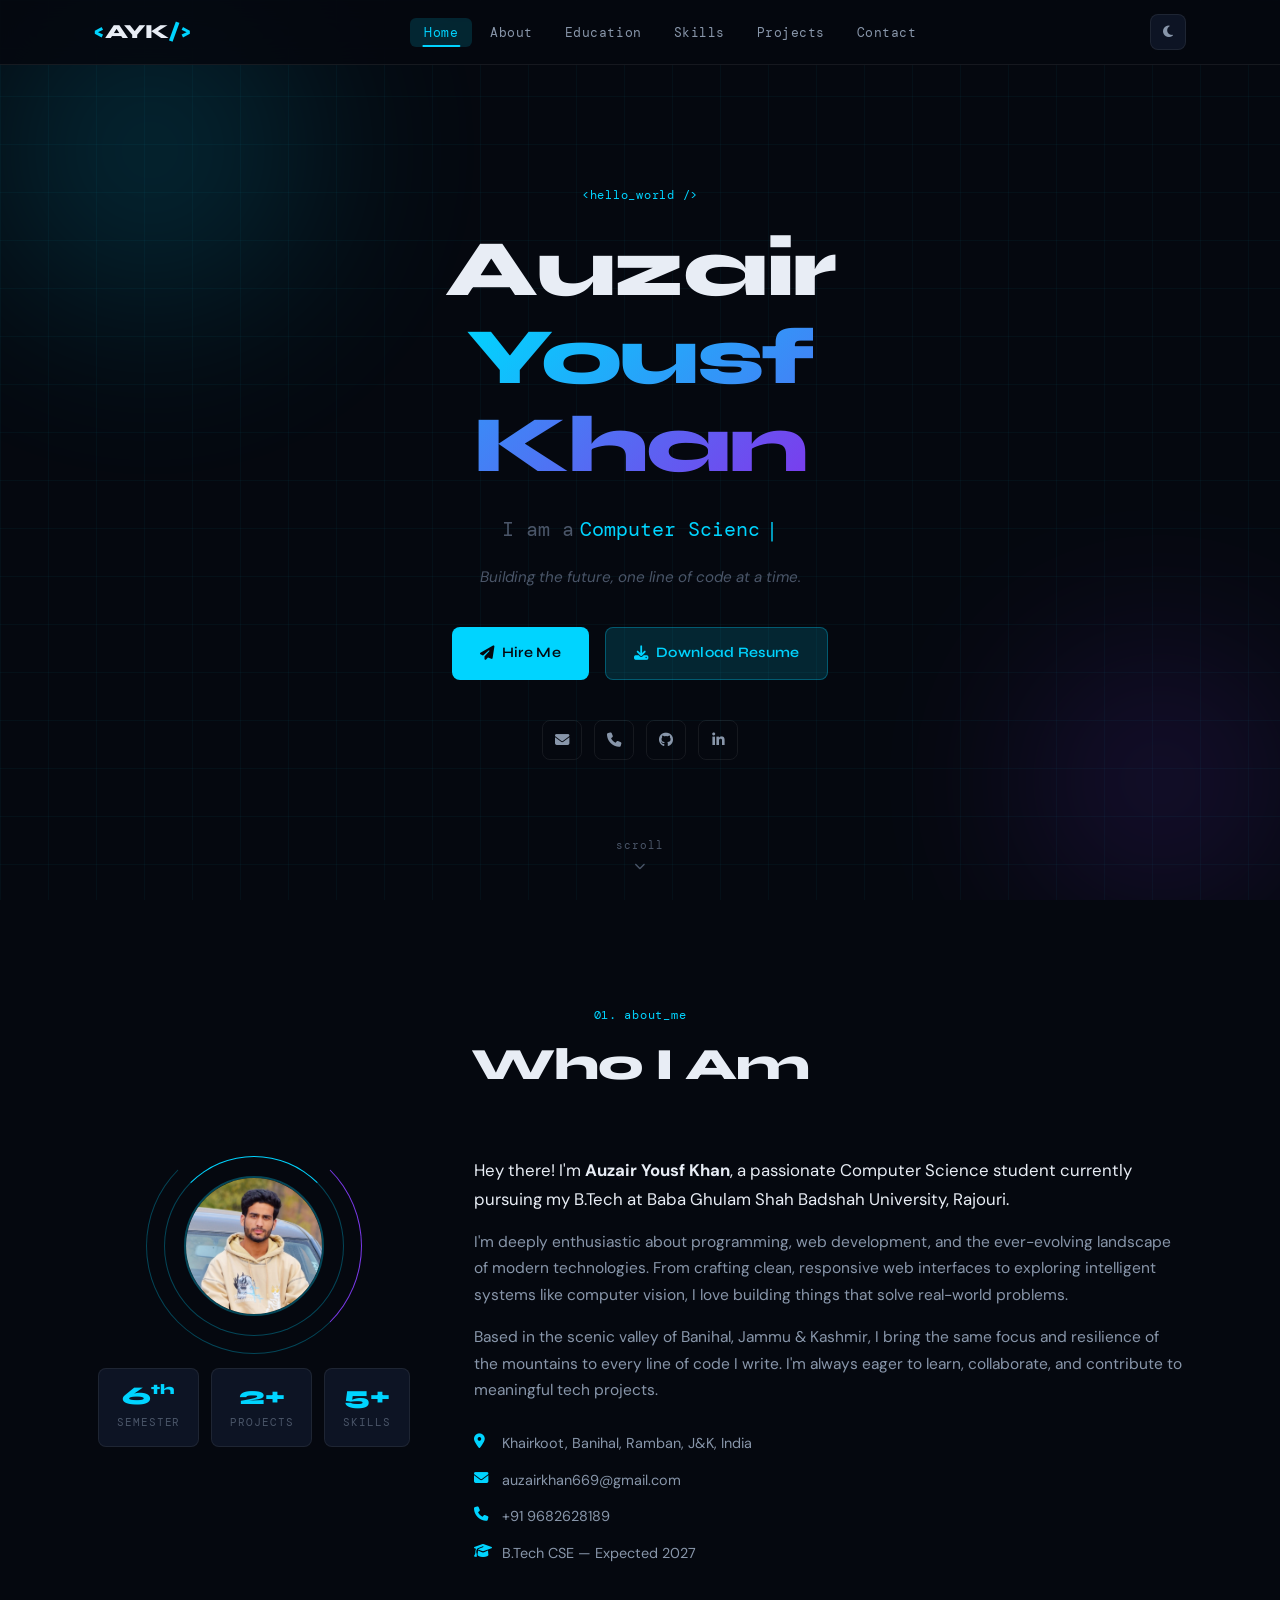
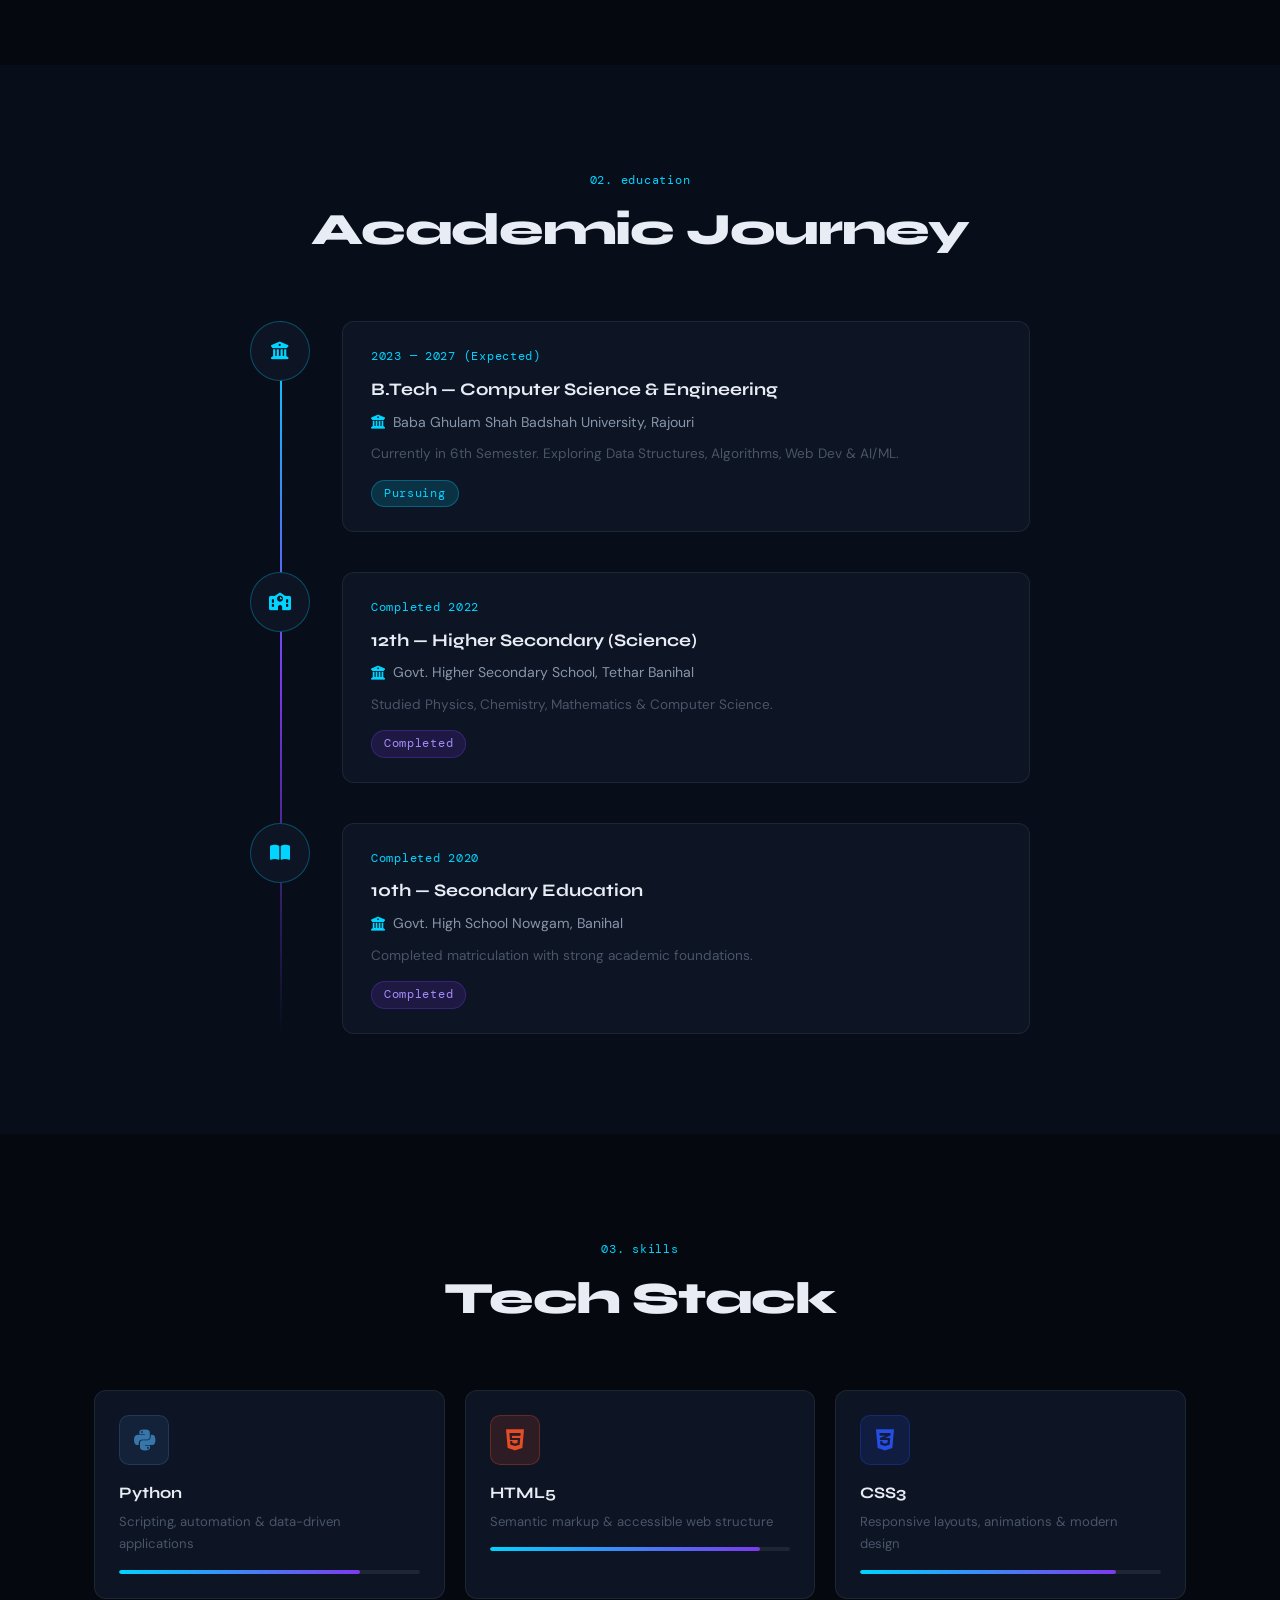
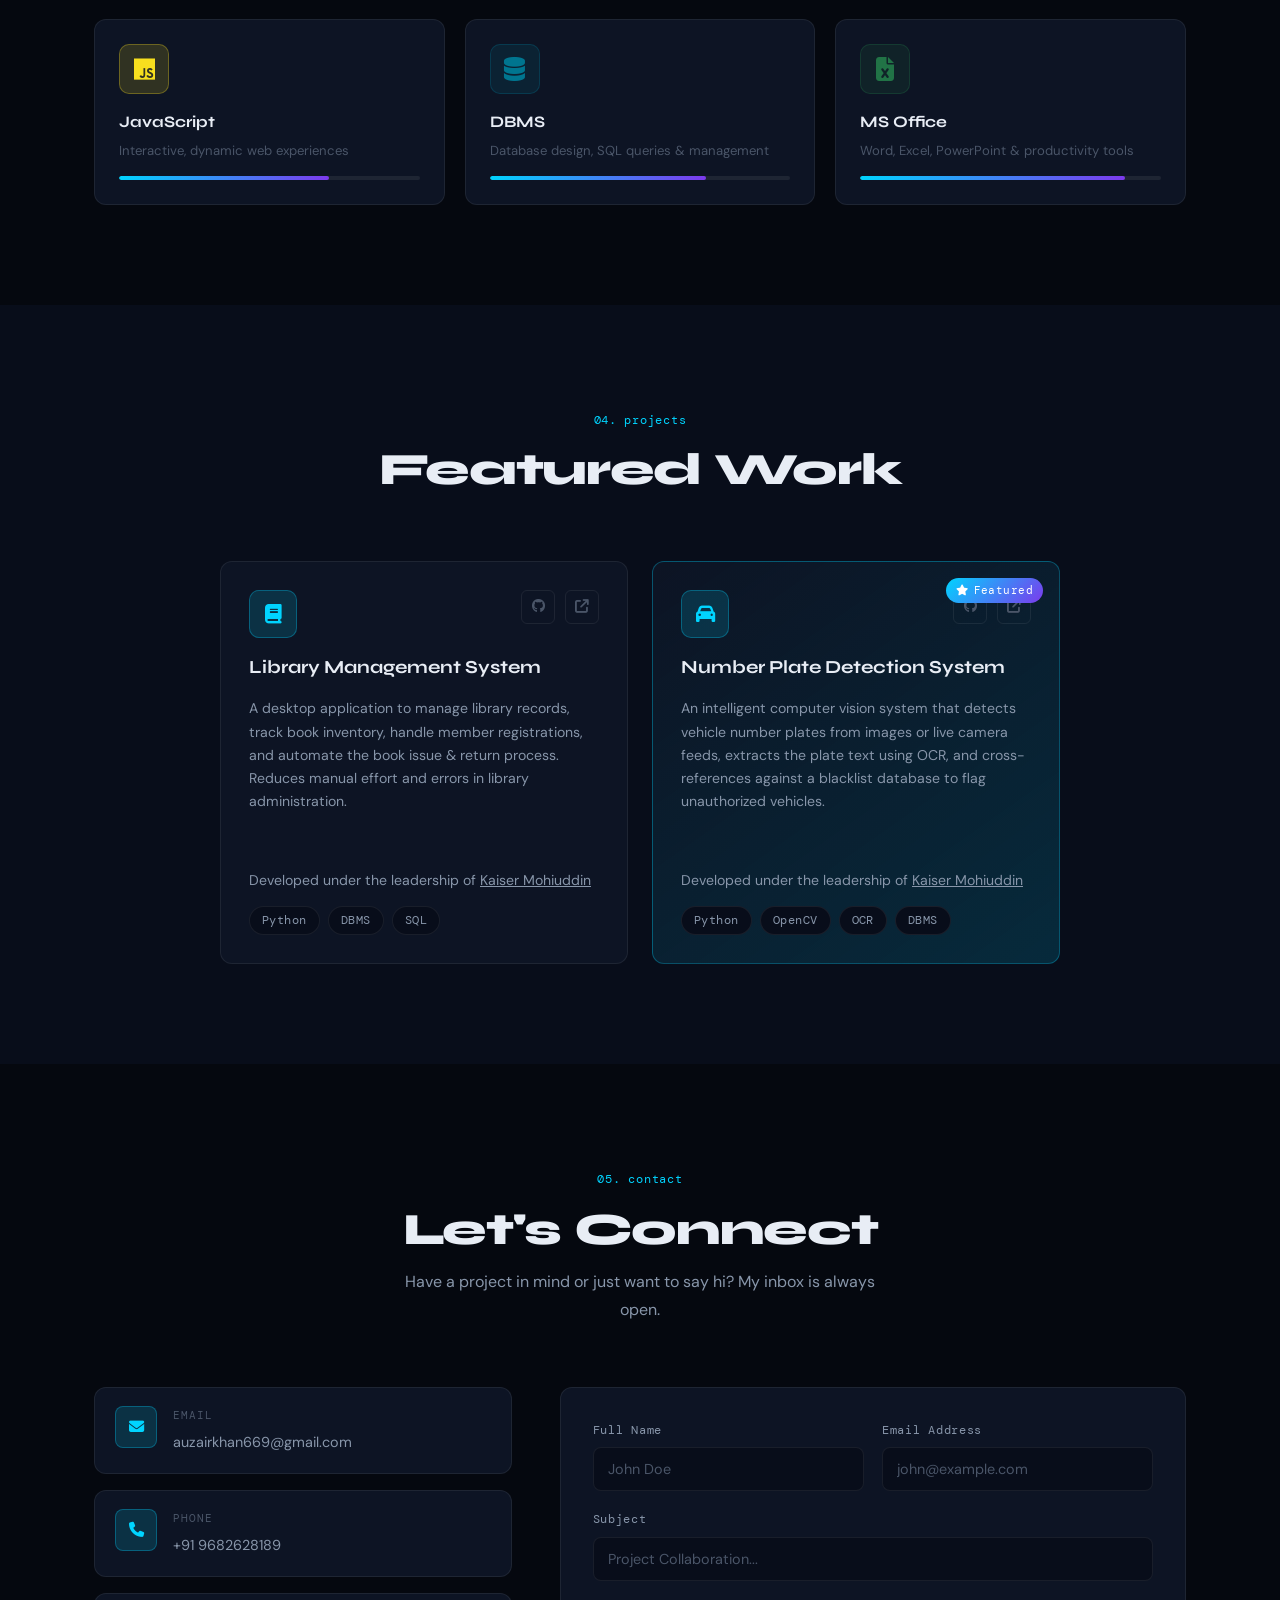
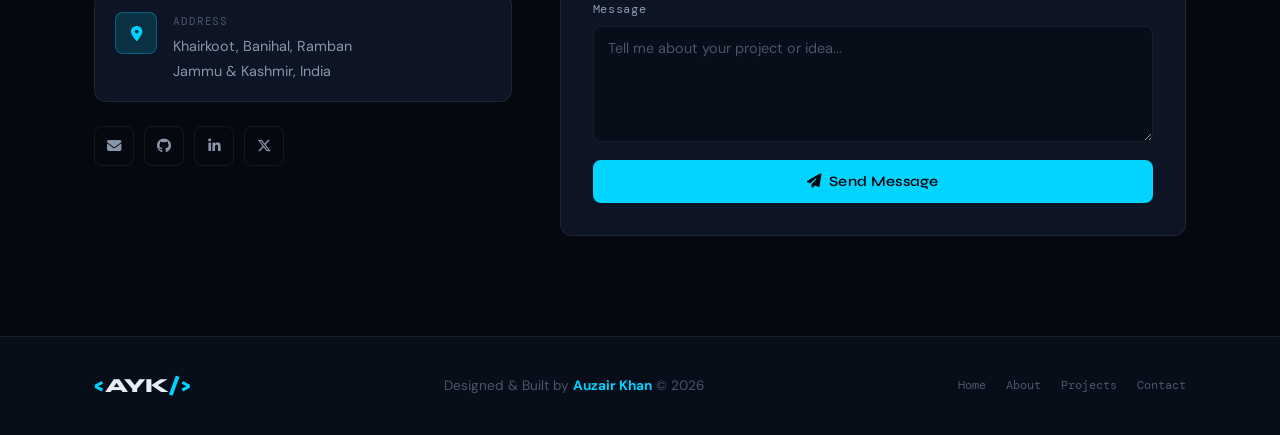
==== commit ed6b034e: "updated meta tags" ====
--- a/index.html
+++ b/index.html
@@ -1,9 +1,45 @@
 <!DOCTYPE html>
 <html lang="en" data-theme="dark">
 <head>
-  <meta charset="UTF-8" />
-  <meta name="viewport" content="width=device-width, initial-scale=1.0" />
-  <title>Auzair Yousf Khan — CS Portfolio</title>
+ <!-- ===== PRIMARY META TAGS ===== -->
+<meta charset="UTF-8" />
+<meta name="viewport" content="width=device-width, initial-scale=1.0" />
+<meta http-equiv="X-UA-Compatible" content="IE=edge" />
+<title>Auzair Yousf Khan — CS Student & Web Developer</title>
+<meta name="title" content="Auzair Yousf Khan — CS Student & Web Developer" />
+<meta name="description" content="Portfolio of Auzair Yousf Khan, a B.Tech CSE student at BGSBU Rajouri. Passionate about Python, Web Development, and modern technologies." />
+<meta name="keywords" content="Auzair Yousf Khan, CS Student, Python Developer, Web Developer, BGSBU, Banihal, Jammu Kashmir, Portfolio, B.Tech CSE" />
+<meta name="author" content="Auzair Yousf Khan" />
+<meta name="robots" content="index, follow" />
+<meta name="theme-color" content="#00d4ff" />
+<meta name="language" content="English" />
+
+<!-- ===== OPEN GRAPH / FACEBOOK ===== -->
+<meta property="og:type" content="website" />
+<meta property="og:url" content="https://auzairkhan.dev/" />
+<meta property="og:title" content="Auzair Yousf Khan — CS Student & Web Developer" />
+<meta property="og:description" content="Portfolio of Auzair Yousf Khan, a B.Tech CSE student passionate about Python, Web Development, and modern technologies." />
+<meta property="og:image" content="https://auzairkhan.dev/your-photo.jpg" />
+<meta property="og:image:width" content="1200" />
+<meta property="og:image:height" content="630" />
+<meta property="og:site_name" content="Auzair Yousf Khan Portfolio" />
+<meta property="og:locale" content="en_IN" />
+
+<!-- ===== TWITTER CARD ===== -->
+<meta name="twitter:card" content="summary_large_image" />
+<meta name="twitter:url" content="https://auzairkhan.dev/" />
+<meta name="twitter:title" content="Auzair Yousf Khan — CS Student & Web Developer" />
+<meta name="twitter:description" content="Portfolio of Auzair Yousf Khan, a B.Tech CSE student passionate about Python, Web Development, and modern technologies." />
+<meta name="twitter:image" content="https://auzairkhan.dev/your-photo.jpg" />
+<meta name="twitter:creator" content="@auzairkhan" />
+
+<!-- ===== FAVICON ===== -->
+<link rel="icon" type="image/png" href="favicon.png" />
+<link rel="apple-touch-icon" href="favicon.png" />
+<link rel="shortcut icon" href="favicon.ico" />
+
+<!-- ===== CANONICAL URL ===== -->
+<link rel="canonical" href="https://auzairkhan.dev/" />
   <link rel="stylesheet" href="style.css" />
   <link rel="preconnect" href="https://fonts.googleapis.com" />
   <link rel="preconnect" href="https://fonts.gstatic.com" crossorigin />
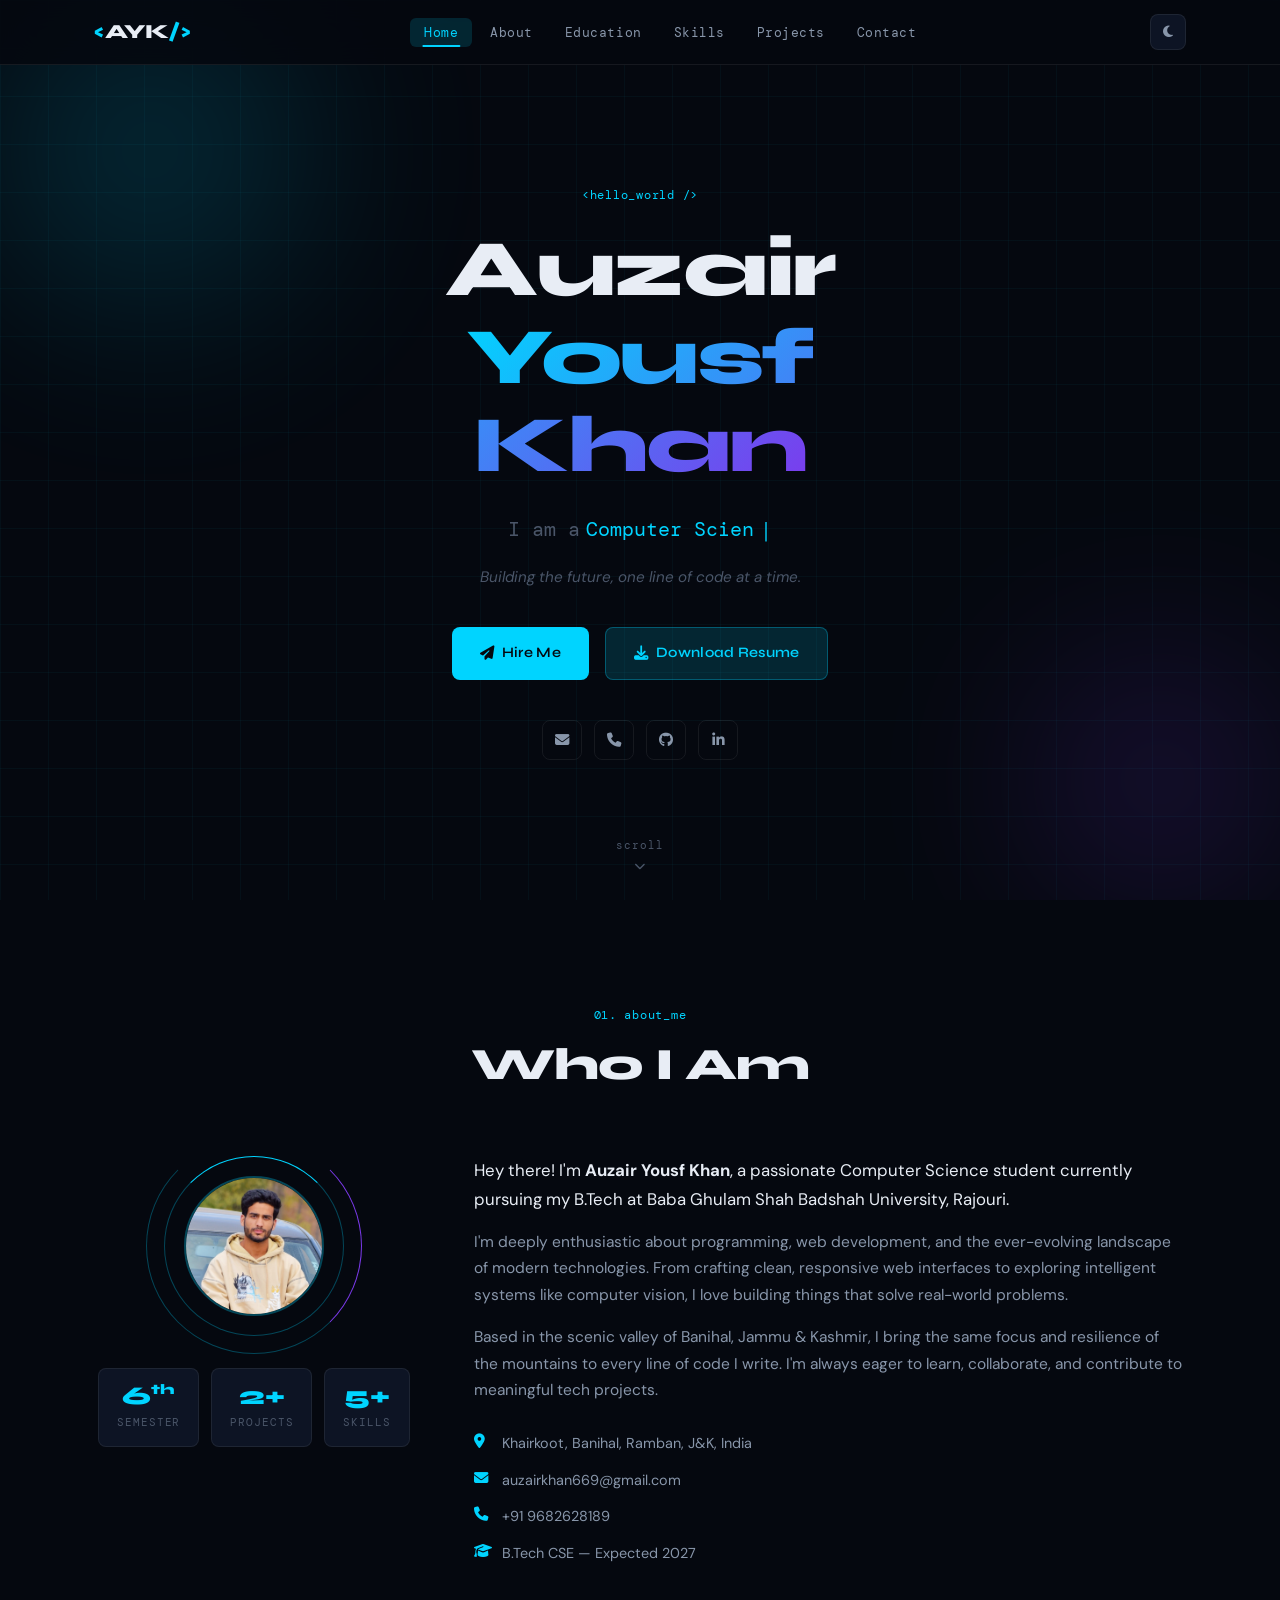
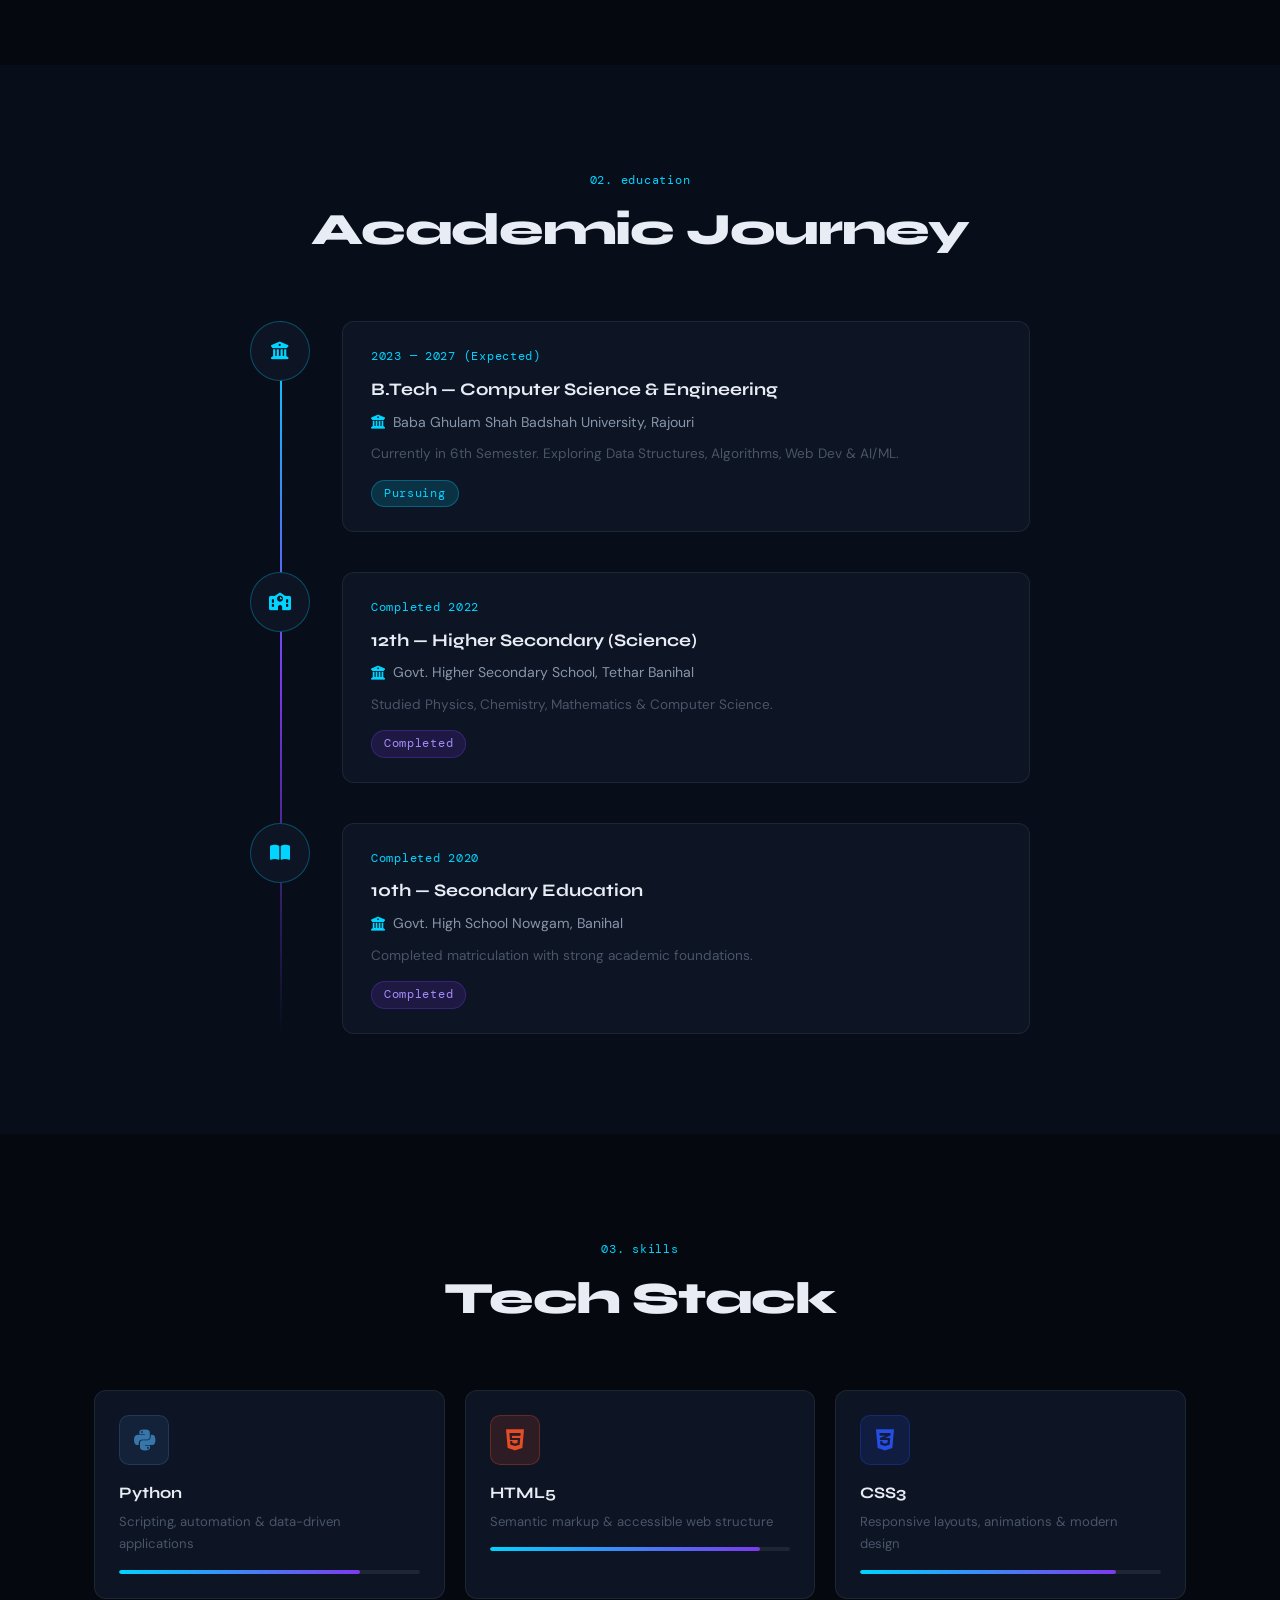
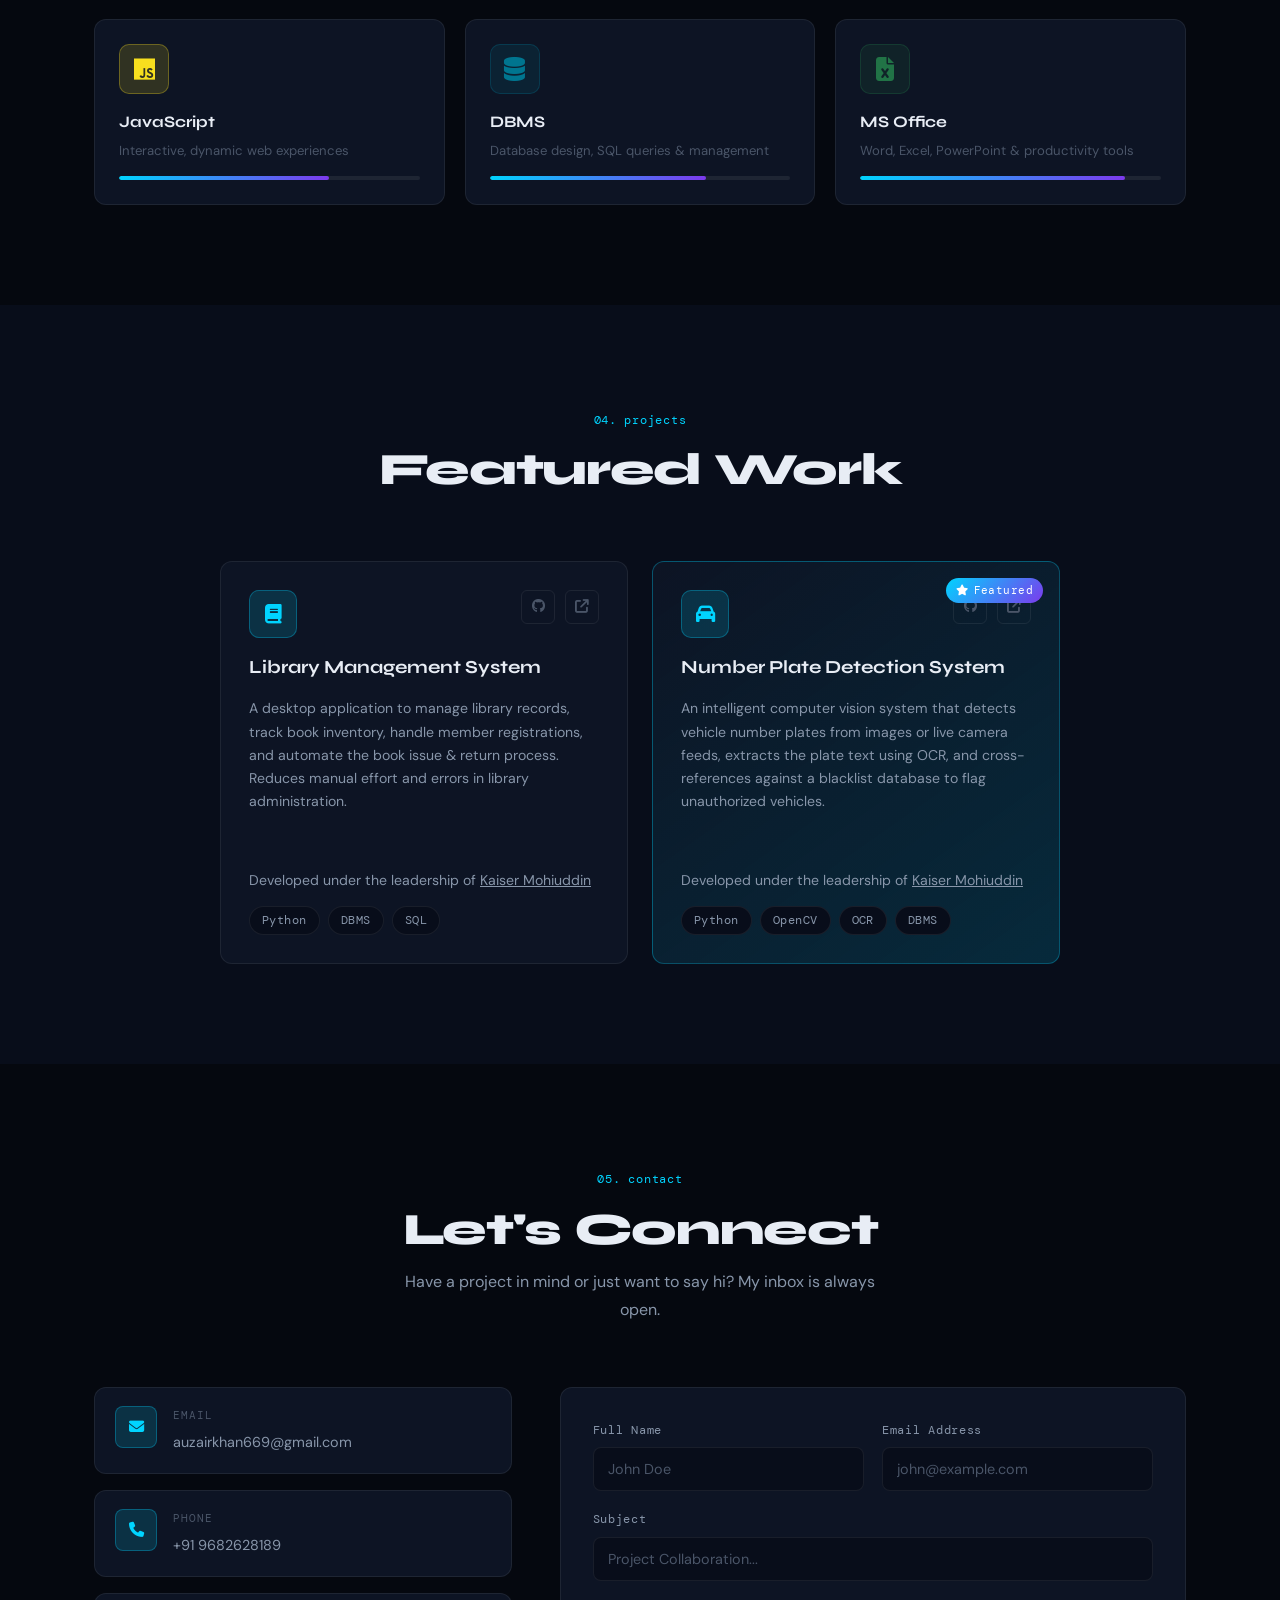
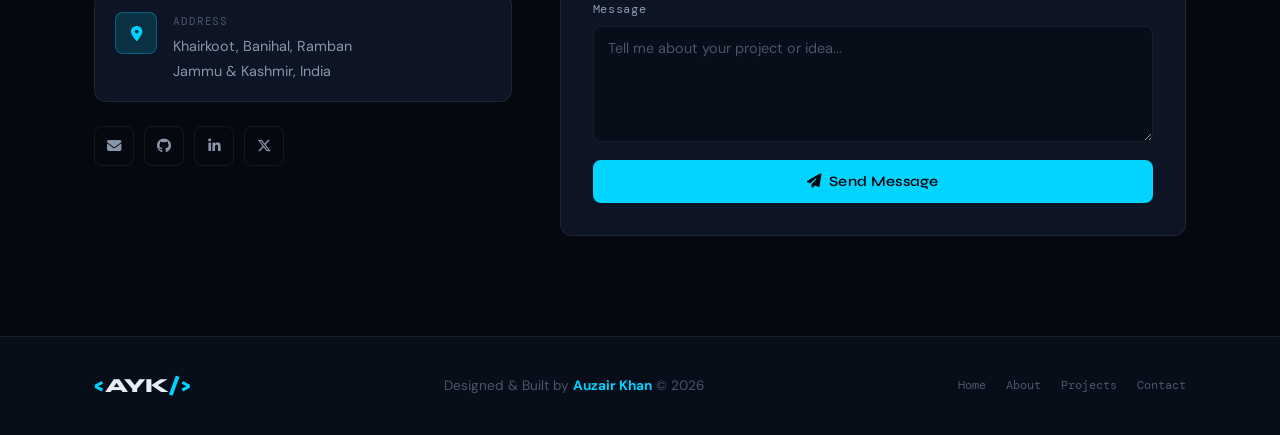
==== commit 455e90c0: "updated" ====
--- a/index.html
+++ b/index.html
@@ -24,7 +24,6 @@
 <meta property="og:image:height" content="630" />
 <meta property="og:site_name" content="Auzair Yousf Khan Portfolio" />
 <meta property="og:locale" content="en_IN" />
-
 <!-- ===== TWITTER CARD ===== -->
 <meta name="twitter:card" content="summary_large_image" />
 <meta name="twitter:url" content="https://auzairkhan.dev/" />
